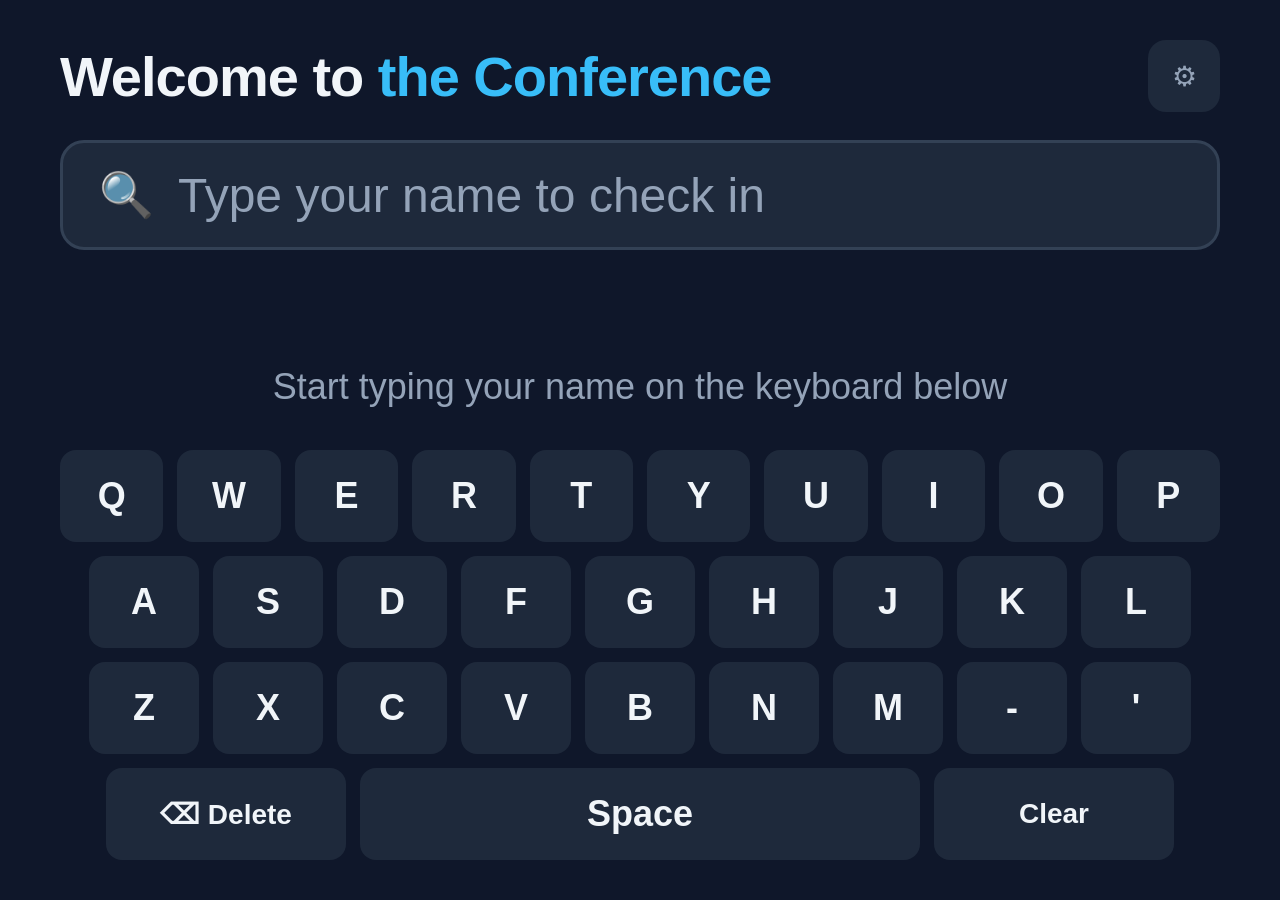
==== visitor-check-in/index.html @ fe46ae57 "Add visitor check-in kiosk app with 3x3 badge printing Single-file web app for conference guest chec" ====
<!DOCTYPE html>
<html lang="en">
<head>
<meta charset="UTF-8">
<meta name="viewport" content="width=device-width, initial-scale=1.0, user-scalable=no">
<title>Conference Check-In</title>
<style>
  :root {
    --bg: #0f172a;
    --panel: #1e293b;
    --panel-light: #334155;
    --accent: #38bdf8;
    --accent-dark: #0284c7;
    --green: #22c55e;
    --green-dark: #16a34a;
    --red: #ef4444;
    --text: #f1f5f9;
    --text-dim: #94a3b8;
  }

  * { margin: 0; padding: 0; box-sizing: border-box; }

  html, body {
    height: 100%;
    overflow: hidden;
    font-family: -apple-system, "Segoe UI", Roboto, Helvetica, Arial, sans-serif;
    background: var(--bg);
    color: var(--text);
    -webkit-tap-highlight-color: transparent;
    user-select: none;
  }

  button {
    font-family: inherit;
    border: none;
    cursor: pointer;
    touch-action: manipulation;
  }

  /* ---------- Layout ---------- */
  #app {
    display: flex;
    flex-direction: column;
    height: 100%;
    padding: 40px 60px;
    gap: 28px;
  }

  header {
    display: flex;
    align-items: center;
    justify-content: space-between;
  }

  header h1 {
    font-size: 56px;
    font-weight: 800;
    letter-spacing: -1px;
  }

  header h1 span { color: var(--accent); }

  #adminBtn {
    background: var(--panel);
    color: var(--text-dim);
    font-size: 28px;
    width: 72px;
    height: 72px;
    border-radius: 18px;
  }

  /* ---------- Search ---------- */
  #searchBox {
    display: flex;
    align-items: center;
    background: var(--panel);
    border: 3px solid var(--panel-light);
    border-radius: 24px;
    padding: 0 36px;
    height: 110px;
    gap: 24px;
  }

  #searchBox .icon { font-size: 44px; color: var(--text-dim); }

  #searchInput {
    flex: 1;
    background: transparent;
    border: none;
    outline: none;
    color: var(--text);
    font-size: 48px;
    font-weight: 600;
    height: 100%;
    caret-color: var(--accent);
  }

  #searchInput::placeholder { color: var(--text-dim); font-weight: 400; }

  #clearBtn {
    background: var(--panel-light);
    color: var(--text);
    font-size: 30px;
    width: 64px;
    height: 64px;
    border-radius: 50%;
    display: none;
  }

  /* ---------- Results ---------- */
  #results {
    flex: 1;
    overflow-y: auto;
    display: grid;
    grid-template-columns: repeat(auto-fill, minmax(420px, 1fr));
    gap: 24px;
    align-content: start;
    padding-bottom: 8px;
  }

  .guest-card {
    background: var(--panel);
    border: 3px solid var(--panel-light);
    border-radius: 24px;
    padding: 32px 36px;
    text-align: left;
    color: var(--text);
    min-height: 140px;
    display: flex;
    flex-direction: column;
    justify-content: center;
    gap: 8px;
    transition: transform 0.08s;
  }

  .guest-card:active { transform: scale(0.97); border-color: var(--accent); }

  .guest-card .name { font-size: 38px; font-weight: 700; }
  .guest-card .company { font-size: 26px; color: var(--text-dim); }

  .guest-card .badge-tag {
    display: inline-block;
    font-size: 20px;
    font-weight: 700;
    color: var(--green);
    margin-top: 4px;
  }

  .guest-card.checked-in { border-color: var(--green); opacity: 0.85; }

  #emptyState {
    grid-column: 1 / -1;
    text-align: center;
    color: var(--text-dim);
    font-size: 36px;
    padding-top: 80px;
    line-height: 1.6;
  }

  /* ---------- On-screen keyboard ---------- */
  #keyboard {
    display: flex;
    flex-direction: column;
    gap: 14px;
  }

  .kb-row {
    display: flex;
    justify-content: center;
    gap: 14px;
  }

  .kb-key {
    background: var(--panel);
    color: var(--text);
    font-size: 36px;
    font-weight: 600;
    width: 110px;
    height: 92px;
    border-radius: 16px;
    transition: background 0.05s;
  }

  .kb-key:active { background: var(--accent-dark); }
  .kb-key.wide { width: 240px; font-size: 28px; }
  .kb-key.space { width: 560px; }

  /* ---------- Modal ---------- */
  .modal-overlay {
    position: fixed;
    inset: 0;
    background: rgba(0, 0, 0, 0.7);
    display: none;
    align-items: center;
    justify-content: center;
    z-index: 50;
  }

  .modal-overlay.open { display: flex; }

  .modal {
    background: var(--panel);
    border-radius: 32px;
    padding: 60px;
    width: 820px;
    max-width: 92vw;
    max-height: 90vh;
    overflow-y: auto;
    text-align: center;
  }

  .modal h2 { font-size: 48px; margin-bottom: 12px; }
  .modal .sub { font-size: 30px; color: var(--text-dim); margin-bottom: 44px; }

  .modal .big-name { font-size: 64px; font-weight: 800; margin-bottom: 8px; word-break: break-word; }
  .modal .big-company { font-size: 36px; color: var(--text-dim); margin-bottom: 48px; }

  .btn {
    border-radius: 20px;
    font-size: 34px;
    font-weight: 700;
    padding: 30px 48px;
    color: #fff;
  }

  .btn-primary { background: var(--green); }
  .btn-primary:active { background: var(--green-dark); }
  .btn-secondary { background: var(--panel-light); }
  .btn-accent { background: var(--accent-dark); }
  .btn-danger { background: var(--red); }
  .btn-block { display: block; width: 100%; margin-bottom: 20px; }

  .modal .btn-row { display: flex; gap: 20px; justify-content: center; }
  .modal .btn-row .btn { flex: 1; }

  /* ---------- Success screen ---------- */
  #successModal .check {
    width: 160px;
    height: 160px;
    border-radius: 50%;
    background: var(--green);
    color: #fff;
    font-size: 90px;
    line-height: 160px;
    margin: 0 auto 36px;
  }

  /* ---------- Admin ---------- */
  .admin-stats {
    display: flex;
    gap: 20px;
    margin-bottom: 36px;
  }

  .stat {
    flex: 1;
    background: var(--bg);
    border-radius: 20px;
    padding: 28px;
  }

  .stat .num { font-size: 56px; font-weight: 800; color: var(--accent); }
  .stat .label { font-size: 22px; color: var(--text-dim); }

  /* ---------- PIN pad ---------- */
  #pinDots { font-size: 48px; letter-spacing: 16px; margin-bottom: 36px; min-height: 64px; }

  .pin-grid {
    display: grid;
    grid-template-columns: repeat(3, 130px);
    gap: 18px;
    justify-content: center;
    margin-bottom: 36px;
  }

  .pin-key {
    background: var(--bg);
    color: var(--text);
    font-size: 40px;
    font-weight: 700;
    height: 110px;
    border-radius: 20px;
  }

  .pin-key:active { background: var(--accent-dark); }

  /* ---------- Print: 3x3 inch badge ---------- */
  #printArea { display: none; }

  @media print {
    @page { size: 3in 3in; margin: 0; }

    body { overflow: visible; background: #fff; }
    #app, .modal-overlay { display: none !important; }

    #printArea {
      display: flex;
      flex-direction: column;
      width: 3in;
      height: 3in;
      padding: 0.18in;
      background: #fff;
      color: #000;
      text-align: center;
      box-sizing: border-box;
    }

    #printArea .badge-event {
      font-size: 13pt;
      font-weight: 800;
      text-transform: uppercase;
      letter-spacing: 1px;
      border-bottom: 2.5pt solid #000;
      padding-bottom: 0.07in;
    }

    #printArea .badge-middle {
      flex: 1;
      display: flex;
      flex-direction: column;
      justify-content: center;
      gap: 0.06in;
      overflow: hidden;
    }

    #printArea .badge-name {
      font-weight: 800;
      line-height: 1.05;
      word-break: break-word;
    }

    #printArea .badge-company { font-size: 14pt; color: #333; word-break: break-word; }

    #printArea .badge-footer {
      font-size: 11pt;
      font-weight: 700;
      letter-spacing: 4px;
      text-transform: uppercase;
      border-top: 2.5pt solid #000;
      padding-top: 0.07in;
    }
  }
</style>
</head>
<body>

<div id="app">
  <header>
    <h1 id="eventTitle">Welcome to <span>the Conference</span></h1>
    <button id="adminBtn" aria-label="Admin">&#9881;</button>
  </header>

  <div id="searchBox">
    <span class="icon">&#128269;</span>
    <input id="searchInput" type="text" placeholder="Type your name to check in" readonly>
    <button id="clearBtn">&#10005;</button>
  </div>

  <div id="results">
    <div id="emptyState">Start typing your name on the keyboard below</div>
  </div>

  <div id="keyboard"></div>
</div>

<!-- Confirm check-in -->
<div class="modal-overlay" id="confirmModal">
  <div class="modal">
    <h2>Is this you?</h2>
    <p class="sub" id="confirmSub">Confirm to check in and print your badge</p>
    <div class="big-name" id="confirmName"></div>
    <div class="big-company" id="confirmCompany"></div>
    <div class="btn-row">
      <button class="btn btn-secondary" id="confirmCancel">Back</button>
      <button class="btn btn-primary" id="confirmOk">Check In &amp; Print Badge</button>
    </div>
  </div>
</div>

<!-- Success -->
<div class="modal-overlay" id="successModal">
  <div class="modal">
    <div class="check">&#10003;</div>
    <h2 id="successName">You're checked in!</h2>
    <p class="sub">Your badge is printing. Enjoy the conference!</p>
    <button class="btn btn-primary" id="successDone" style="width:100%">Done</button>
  </div>
</div>

<!-- PIN pad -->
<div class="modal-overlay" id="pinModal">
  <div class="modal" style="width:560px">
    <h2>Staff Access</h2>
    <p class="sub">Enter the admin PIN</p>
    <div id="pinDots"></div>
    <div class="pin-grid" id="pinGrid"></div>
    <button class="btn btn-secondary" id="pinCancel" style="width:100%">Cancel</button>
  </div>
</div>

<!-- Admin panel -->
<div class="modal-overlay" id="adminModal">
  <div class="modal" style="text-align:left">
    <h2 style="text-align:center">Admin</h2>
    <p class="sub" style="text-align:center">Manage the guest list and check-ins</p>

    <div class="admin-stats">
      <div class="stat"><div class="num" id="statTotal">0</div><div class="label">Registered</div></div>
      <div class="stat"><div class="num" id="statIn">0</div><div class="label">Checked in</div></div>
      <div class="stat"><div class="num" id="statRemaining">0</div><div class="label">Remaining</div></div>
    </div>

    <button class="btn btn-accent btn-block" id="uploadBtn">Upload Guest List (CSV)</button>
    <input type="file" id="csvFile" accept=".csv,text/csv" style="display:none">
    <button class="btn btn-accent btn-block" id="renameBtn">Set Event Name</button>
    <button class="btn btn-secondary btn-block" id="exportBtn">Export Check-In Report (CSV)</button>
    <button class="btn btn-secondary btn-block" id="testPrintBtn">Print Test Badge</button>
    <button class="btn btn-danger btn-block" id="resetBtn">Reset All Check-Ins</button>
    <button class="btn btn-secondary btn-block" id="adminClose" style="margin-bottom:0">Close</button>
  </div>
</div>

<!-- 3in x 3in printable badge -->
<div id="printArea">
  <div class="badge-event" id="badgeEvent"></div>
  <div class="badge-middle">
    <div class="badge-name" id="badgeName"></div>
    <div class="badge-company" id="badgeCompany"></div>
  </div>
  <div class="badge-footer">Attendee</div>
</div>

<script>
(function () {
  "use strict";

  // ---------- Config & state ----------
  var ADMIN_PIN = "1234";
  var IDLE_RESET_MS = 60000;
  var LS_GUESTS = "vmk_guests";
  var LS_EVENT = "vmk_event_name";

  var SAMPLE_GUESTS = [
    { name: "Ada Lovelace", company: "Analytical Engines Inc." },
    { name: "Grace Hopper", company: "US Navy" },
    { name: "Alan Turing", company: "Bletchley Park" },
    { name: "Katherine Johnson", company: "NASA" },
    { name: "Tim Berners-Lee", company: "CERN" }
  ];

  // guests: [{ name, company, email, checkedInAt }]
  var guests = loadGuests();
  var eventName = localStorage.getItem(LS_EVENT) || "the Conference";
  var selectedIdx = -1;
  var pinEntry = "";
  var idleTimer = null;

  function loadGuests() {
    try {
      var raw = localStorage.getItem(LS_GUESTS);
      if (raw) return JSON.parse(raw);
    } catch (e) { /* fall through to sample data */ }
    return SAMPLE_GUESTS.map(function (g) {
      return { name: g.name, company: g.company, email: "", checkedInAt: null };
    });
  }

  function saveGuests() {
    localStorage.setItem(LS_GUESTS, JSON.stringify(guests));
  }

  // ---------- DOM helpers ----------
  function $(id) { return document.getElementById(id); }

  var searchInput = $("searchInput");
  var resultsEl = $("results");

  function openModal(id) { $(id).classList.add("open"); }
  function closeModal(id) { $(id).classList.remove("open"); }
  function closeAllModals() {
    document.querySelectorAll(".modal-overlay").forEach(function (m) {
      m.classList.remove("open");
    });
  }

  // ---------- Event title ----------
  function renderTitle() {
    $("eventTitle").innerHTML = "Welcome to <span></span>";
    $("eventTitle").querySelector("span").textContent = eventName;
  }

  // ---------- Search & results ----------
  function renderResults() {
    var q = searchInput.value.trim().toLowerCase();
    $("clearBtn").style.display = q ? "block" : "none";
    resultsEl.innerHTML = "";

    if (!q) {
      resultsEl.innerHTML =
        '<div id="emptyState">Start typing your name on the keyboard below</div>';
      return;
    }

    var matches = [];
    guests.forEach(function (g, i) {
      if (
        g.name.toLowerCase().indexOf(q) !== -1 ||
        (g.company && g.company.toLowerCase().indexOf(q) !== -1)
      ) {
        matches.push(i);
      }
    });

    if (!matches.length) {
      resultsEl.innerHTML =
        '<div id="emptyState">No registered guests match "' +
        escapeHtml(searchInput.value.trim()) +
        '"<br>Please see the registration desk for help.</div>';
      return;
    }

    matches.slice(0, 30).forEach(function (i) {
      var g = guests[i];
      var card = document.createElement("button");
      card.className = "guest-card" + (g.checkedInAt ? " checked-in" : "");
      card.innerHTML =
        '<div class="name"></div><div class="company"></div>' +
        (g.checkedInAt
          ? '<div class="badge-tag">&#10003; Checked in &mdash; tap to reprint badge</div>'
          : "");
      card.querySelector(".name").textContent = g.name;
      card.querySelector(".company").textContent = g.company || "";
      card.addEventListener("click", function () { selectGuest(i); });
      resultsEl.appendChild(card);
    });
  }

  function escapeHtml(s) {
    var d = document.createElement("div");
    d.textContent = s;
    return d.innerHTML;
  }

  function selectGuest(i) {
    selectedIdx = i;
    var g = guests[i];
    $("confirmName").textContent = g.name;
    $("confirmCompany").textContent = g.company || "";
    $("confirmSub").textContent = g.checkedInAt
      ? "You're already checked in — reprint your badge?"
      : "Confirm to check in and print your badge";
    $("confirmOk").textContent = g.checkedInAt
      ? "Reprint Badge"
      : "Check In & Print Badge";
    openModal("confirmModal");
  }

  function checkIn() {
    var g = guests[selectedIdx];
    if (!g.checkedInAt) {
      g.checkedInAt = new Date().toISOString();
      saveGuests();
    }
    closeModal("confirmModal");
    printBadge(g.name, g.company);
    $("successName").textContent = "You're checked in, " + g.name.split(" ")[0] + "!";
    openModal("successModal");
    renderResults();
  }

  // ---------- Badge printing ----------
  function printBadge(name, company) {
    $("badgeEvent").textContent = eventName;
    $("badgeName").textContent = name;
    $("badgeCompany").textContent = company || "";
    // Scale name size down for long names so it fits the 3x3 label
    var size = 30; // pt
    if (name.length > 16) size = 24;
    if (name.length > 24) size = 19;
    if (name.length > 34) size = 15;
    $("badgeName").style.fontSize = size + "pt";
    window.print();
  }

  // ---------- On-screen keyboard ----------
  var KB_ROWS = [
    ["Q", "W", "E", "R", "T", "Y", "U", "I", "O", "P"],
    ["A", "S", "D", "F", "G", "H", "J", "K", "L"],
    ["Z", "X", "C", "V", "B", "N", "M", "-", "'"]
  ];

  function buildKeyboard() {
    var kb = $("keyboard");
    KB_ROWS.forEach(function (row) {
      var rowEl = document.createElement("div");
      rowEl.className = "kb-row";
      row.forEach(function (k) {
        rowEl.appendChild(makeKey(k, function () { typeChar(k); }));
      });
      kb.appendChild(rowEl);
    });
    var lastRow = document.createElement("div");
    lastRow.className = "kb-row";
    var back = makeKey("&#9003; Delete", backspace);
    back.classList.add("wide");
    var space = makeKey("Space", function () { typeChar(" "); });
    space.classList.add("kb-key", "space");
    var clear = makeKey("Clear", clearSearch);
    clear.classList.add("wide");
    lastRow.appendChild(back);
    lastRow.appendChild(space);
    lastRow.appendChild(clear);
    kb.appendChild(lastRow);
  }

  function makeKey(label, fn) {
    var b = document.createElement("button");
    b.className = "kb-key";
    b.innerHTML = label;
    b.addEventListener("click", fn);
    return b;
  }

  function typeChar(c) {
    searchInput.value += c;
    renderResults();
  }

  function backspace() {
    searchInput.value = searchInput.value.slice(0, -1);
    renderResults();
  }

  function clearSearch() {
    searchInput.value = "";
    renderResults();
  }

  // ---------- Idle reset (kiosk returns to start) ----------
  function resetIdle() {
    clearTimeout(idleTimer);
    idleTimer = setTimeout(function () {
      closeAllModals();
      pinEntry = "";
      clearSearch();
    }, IDLE_RESET_MS);
  }

  ["click", "touchstart", "keydown"].forEach(function (ev) {
    document.addEventListener(ev, resetIdle, { passive: true });
  });

  // ---------- PIN pad ----------
  function buildPinPad() {
    var grid = $("pinGrid");
    ["1","2","3","4","5","6","7","8","9","",  "0", "del"].forEach(function (k) {
      var b = document.createElement("button");
      b.className = "pin-key";
      if (k === "") { b.style.visibility = "hidden"; }
      b.innerHTML = k === "del" ? "&#9003;" : k;
      b.addEventListener("click", function () {
        if (k === "del") pinEntry = pinEntry.slice(0, -1);
        else if (k) pinEntry += k;
        renderPinDots();
        if (pinEntry.length >= ADMIN_PIN.length) {
          if (pinEntry === ADMIN_PIN) {
            pinEntry = "";
            closeModal("pinModal");
            openAdmin();
          } else {
            pinEntry = "";
            $("pinDots").textContent = "Wrong PIN";
            setTimeout(renderPinDots, 900);
          }
        }
      });
      grid.appendChild(b);
    });
  }

  function renderPinDots() {
    $("pinDots").textContent = pinEntry.replace(/./g, "●") || "– – – –";
  }

  // ---------- Admin ----------
  function openAdmin() {
    var total = guests.length;
    var inCount = guests.filter(function (g) { return g.checkedInAt; }).length;
    $("statTotal").textContent = total;
    $("statIn").textContent = inCount;
    $("statRemaining").textContent = total - inCount;
    openModal("adminModal");
  }

  // Minimal CSV parser with quoted-field support
  function parseCsv(text) {
    var rows = [];
    var row = [];
    var field = "";
    var inQuotes = false;
    for (var i = 0; i < text.length; i++) {
      var c = text[i];
      if (inQuotes) {
        if (c === '"') {
          if (text[i + 1] === '"') { field += '"'; i++; }
          else inQuotes = false;
        } else field += c;
      } else if (c === '"') {
        inQuotes = true;
      } else if (c === ",") {
        row.push(field); field = "";
      } else if (c === "\n" || c === "\r") {
        if (c === "\r" && text[i + 1] === "\n") i++;
        row.push(field); field = "";
        rows.push(row); row = [];
      } else {
        field += c;
      }
    }
    if (field !== "" || row.length) { row.push(field); rows.push(row); }
    return rows.filter(function (r) {
      return r.some(function (f) { return f.trim() !== ""; });
    });
  }

  function importCsv(text) {
    var rows = parseCsv(text);
    if (!rows.length) { alert("That file appears to be empty."); return; }

    // Map columns from the header row; fall back to positional name,company,email
    var header = rows[0].map(function (h) { return h.trim().toLowerCase(); });
    var nameIdx = header.indexOf("name");
    var firstIdx = header.indexOf("first name");
    var lastIdx = header.indexOf("last name");
    var companyIdx = header.indexOf("company");
    if (companyIdx === -1) companyIdx = header.indexOf("organization");
    var emailIdx = header.indexOf("email");
    var hasHeader = nameIdx !== -1 || firstIdx !== -1;
    if (!hasHeader) { nameIdx = 0; companyIdx = 1; emailIdx = 2; }

    var dataRows = hasHeader ? rows.slice(1) : rows;
    var imported = [];
    dataRows.forEach(function (r) {
      var name = "";
      if (firstIdx !== -1) {
        name = ((r[firstIdx] || "") + " " + (lastIdx !== -1 ? r[lastIdx] || "" : "")).trim();
      } else {
        name = (r[nameIdx] || "").trim();
      }
      if (!name) return;
      imported.push({
        name: name,
        company: companyIdx !== -1 ? (r[companyIdx] || "").trim() : "",
        email: emailIdx !== -1 ? (r[emailIdx] || "").trim() : "",
        checkedInAt: null
      });
    });

    if (!imported.length) {
      alert("No guests found. Expected columns: name, company, email (or first name / last name).");
      return;
    }

    if (!confirm("Replace the current guest list with " + imported.length + " guests from this file?")) return;
    guests = imported;
    saveGuests();
    clearSearch();
    openAdmin(); // refresh stats
  }

  function exportCsv() {
    var lines = ["name,company,email,checked_in,checked_in_at"];
    guests.forEach(function (g) {
      lines.push([g.name, g.company || "", g.email || "",
        g.checkedInAt ? "yes" : "no", g.checkedInAt || ""
      ].map(csvField).join(","));
    });
    var blob = new Blob([lines.join("\r\n")], { type: "text/csv" });
    var a = document.createElement("a");
    a.href = URL.createObjectURL(blob);
    a.download = "check-in-report.csv";
    a.click();
    URL.revokeObjectURL(a.href);
  }

  function csvField(v) {
    v = String(v);
    return /[",\n\r]/.test(v) ? '"' + v.replace(/"/g, '""') + '"' : v;
  }

  // ---------- Wire up ----------
  $("clearBtn").addEventListener("click", clearSearch);
  $("confirmCancel").addEventListener("click", function () { closeModal("confirmModal"); });
  $("confirmOk").addEventListener("click", checkIn);
  $("successDone").addEventListener("click", function () {
    closeModal("successModal");
    clearSearch();
  });

  $("adminBtn").addEventListener("click", function () {
    pinEntry = "";
    renderPinDots();
    openModal("pinModal");
  });
  $("pinCancel").addEventListener("click", function () { closeModal("pinModal"); });
  $("adminClose").addEventListener("click", function () { closeModal("adminModal"); });

  $("uploadBtn").addEventListener("click", function () { $("csvFile").click(); });
  $("csvFile").addEventListener("change", function () {
    var f = this.files[0];
    this.value = "";
    if (!f) return;
    var reader = new FileReader();
    reader.onload = function () { importCsv(reader.result); };
    reader.readAsText(f);
  });

  $("renameBtn").addEventListener("click", function () {
    var v = prompt("Event name (shown on screen and badges):", eventName);
    if (v && v.trim()) {
      eventName = v.trim();
      localStorage.setItem(LS_EVENT, eventName);
      renderTitle();
    }
  });

  $("exportBtn").addEventListener("click", exportCsv);
  $("testPrintBtn").addEventListener("click", function () {
    printBadge("Test Attendee", "Badge Alignment Check");
  });

  $("resetBtn").addEventListener("click", function () {
    if (!confirm("Reset check-in status for ALL guests?")) return;
    guests.forEach(function (g) { g.checkedInAt = null; });
    saveGuests();
    openAdmin();
    renderResults();
  });

  // Support physical keyboards too (USB keyboard plugged into the kiosk)
  document.addEventListener("keydown", function (e) {
    if (document.querySelector(".modal-overlay.open")) return;
    if (e.key === "Backspace") { backspace(); e.preventDefault(); }
    else if (e.key.length === 1) { typeChar(e.key); e.preventDefault(); }
  });

  // ---------- Init ----------
  renderTitle();
  buildKeyboard();
  buildPinPad();
  renderResults();
  resetIdle();
})();
</script>
</body>
</html>
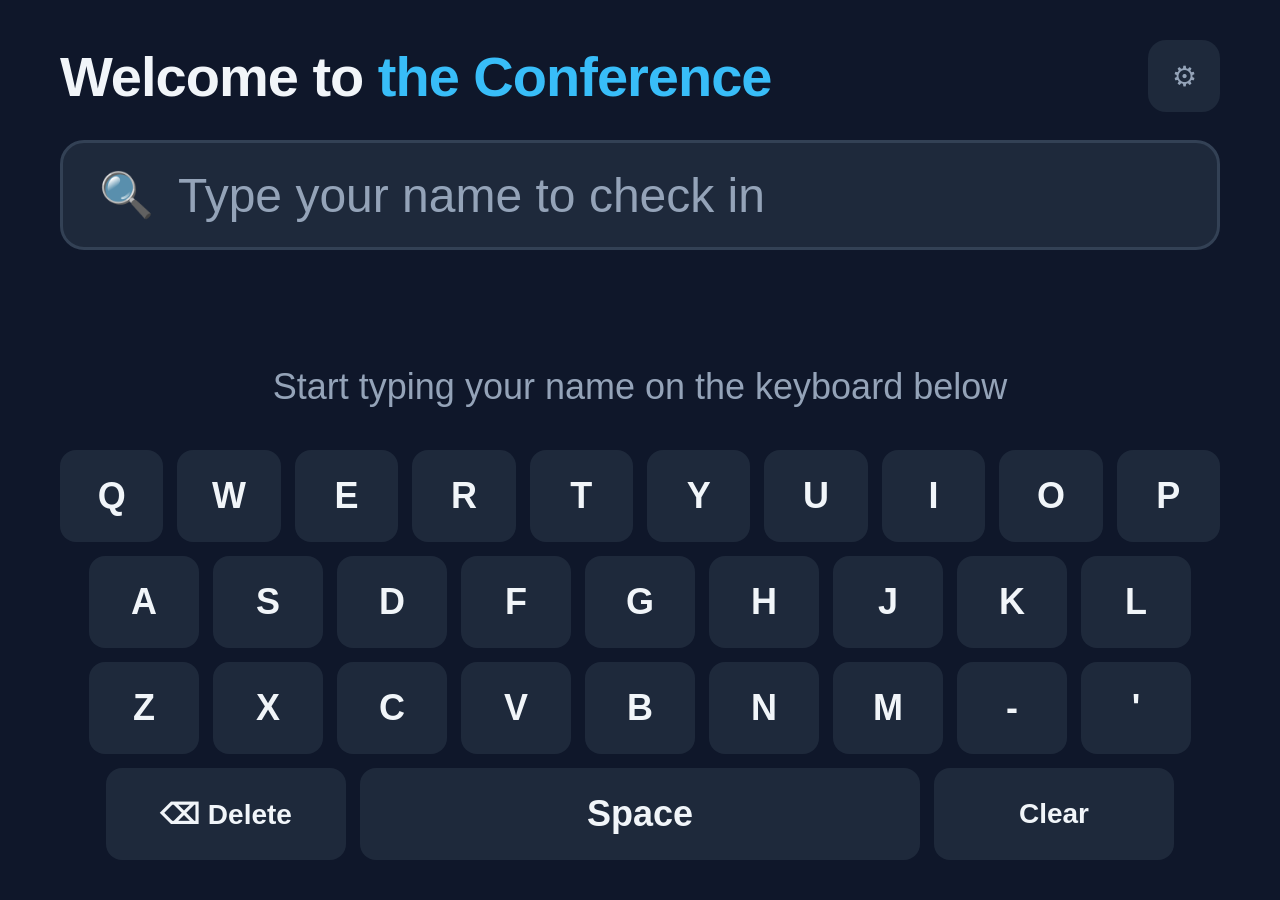
==== commit d9477539: "Add scannable QR code (vCard) to printed badges Each 3x3 badge now carries a QR code in the footer e" ====
--- a/visitor-check-in/index.html
+++ b/visitor-check-in/index.html
@@ -284,6 +284,42 @@
 
   .pin-key:active { background: var(--accent-dark); }
 
+  /* ---------- Walk-in registration ---------- */
+  .walkin-cta { margin-top: 48px; }
+  .walkin-cta .btn { font-size: 30px; display: inline-block; width: auto; }
+
+  .walk-modal { width: 1240px; max-width: 96vw; text-align: left; }
+  .walk-modal h2, .walk-modal .sub { text-align: center; }
+
+  .field-label {
+    display: block;
+    font-size: 26px;
+    color: var(--text-dim);
+    margin: 22px 0 10px;
+  }
+
+  .walk-input {
+    width: 100%;
+    background: var(--bg);
+    border: 3px solid var(--panel-light);
+    border-radius: 16px;
+    color: var(--text);
+    font-size: 42px;
+    font-weight: 600;
+    padding: 0 24px;
+    height: 92px;
+    outline: none;
+  }
+
+  .walk-input::placeholder { color: var(--text-dim); font-weight: 400; }
+  .walk-input.field-active { border-color: var(--accent); }
+
+  .kb-compact { margin: 28px 0; display: flex; flex-direction: column; gap: 12px; }
+  .kb-compact .kb-row { gap: 12px; }
+  .kb-compact .kb-key { width: 100px; height: 80px; font-size: 32px; }
+  .kb-compact .kb-key.wide { width: 190px; font-size: 26px; }
+  .kb-compact .kb-key.space { width: 460px; }
+
   /* ---------- Print: 3x3 inch badge ---------- */
   #printArea { display: none; }
 
@@ -332,13 +368,31 @@
     #printArea .badge-company { font-size: 14pt; color: #333; word-break: break-word; }
 
     #printArea .badge-footer {
+      display: flex;
+      align-items: center;
+      justify-content: space-between;
+      gap: 0.12in;
+      border-top: 2.5pt solid #000;
+      padding-top: 0.07in;
+    }
+
+    #printArea .badge-footer.no-qr { justify-content: center; }
+
+    #printArea .badge-role {
       font-size: 11pt;
       font-weight: 700;
       letter-spacing: 4px;
       text-transform: uppercase;
-      border-top: 2.5pt solid #000;
-      padding-top: 0.07in;
-    }
+      text-align: left;
+    }
+
+    #printArea #badgeQr {
+      flex: 0 0 auto;
+      width: 0.85in;
+      height: 0.85in;
+    }
+
+    #printArea #badgeQr svg { width: 100%; height: 100%; display: block; }
   }
 </style>
 </head>
@@ -387,6 +441,23 @@
   </div>
 </div>
 
+<!-- Walk-in registration -->
+<div class="modal-overlay" id="walkModal">
+  <div class="modal walk-modal">
+    <h2>Walk-In Check-In</h2>
+    <p class="sub">Not on the list? Add your details to check in and print a badge.</p>
+    <label class="field-label" for="walkName">Your name</label>
+    <input id="walkName" class="walk-input" type="text" placeholder="Full name" readonly>
+    <label class="field-label" for="walkCompany">Company / organization</label>
+    <input id="walkCompany" class="walk-input" type="text" placeholder="Optional" readonly>
+    <div id="walkKeyboard" class="kb-compact"></div>
+    <div class="btn-row">
+      <button class="btn btn-secondary" id="walkCancel">Cancel</button>
+      <button class="btn btn-primary" id="walkOk">Check In &amp; Print Badge</button>
+    </div>
+  </div>
+</div>
+
 <!-- PIN pad -->
 <div class="modal-overlay" id="pinModal">
   <div class="modal" style="width:560px">
@@ -414,6 +485,7 @@
     <input type="file" id="csvFile" accept=".csv,text/csv" style="display:none">
     <button class="btn btn-accent btn-block" id="renameBtn">Set Event Name</button>
     <button class="btn btn-secondary btn-block" id="exportBtn">Export Check-In Report (CSV)</button>
+    <button class="btn btn-secondary btn-block" id="qrToggleBtn">Badge QR Code: On</button>
     <button class="btn btn-secondary btn-block" id="testPrintBtn">Print Test Badge</button>
     <button class="btn btn-danger btn-block" id="resetBtn">Reset All Check-Ins</button>
     <button class="btn btn-secondary btn-block" id="adminClose" style="margin-bottom:0">Close</button>
@@ -427,9 +499,13 @@
     <div class="badge-name" id="badgeName"></div>
     <div class="badge-company" id="badgeCompany"></div>
   </div>
-  <div class="badge-footer">Attendee</div>
+  <div class="badge-footer" id="badgeFooter">
+    <span class="badge-role">Attendee</span>
+    <span id="badgeQr"></span>
+  </div>
 </div>
 
+<script src="qrcode.js"></script>
 <script>
 (function () {
   "use strict";
@@ -439,6 +515,7 @@
   var IDLE_RESET_MS = 60000;
   var LS_GUESTS = "vmk_guests";
   var LS_EVENT = "vmk_event_name";
+  var LS_QR = "vmk_qr_enabled";
 
   var SAMPLE_GUESTS = [
     { name: "Ada Lovelace", company: "Analytical Engines Inc." },
@@ -451,6 +528,7 @@
   // guests: [{ name, company, email, checkedInAt }]
   var guests = loadGuests();
   var eventName = localStorage.getItem(LS_EVENT) || "the Conference";
+  var qrEnabled = localStorage.getItem(LS_QR) !== "off";
   var selectedIdx = -1;
   var pinEntry = "";
   var idleTimer = null;
@@ -497,7 +575,10 @@
 
     if (!q) {
       resultsEl.innerHTML =
-        '<div id="emptyState">Start typing your name on the keyboard below</div>';
+        '<div id="emptyState">Start typing your name on the keyboard below' +
+        '<div class="walkin-cta"><button class="btn btn-accent" id="walkInBtn">' +
+        "Not registered? Check in as a walk-in</button></div></div>";
+      wireWalkInBtn("");
       return;
     }
 
@@ -512,10 +593,13 @@
     });
 
     if (!matches.length) {
+      var typed = searchInput.value.trim();
       resultsEl.innerHTML =
         '<div id="emptyState">No registered guests match "' +
-        escapeHtml(searchInput.value.trim()) +
-        '"<br>Please see the registration desk for help.</div>';
+        escapeHtml(typed) +
+        '"<div class="walkin-cta"><button class="btn btn-accent" id="walkInBtn">' +
+        "Check in as a walk-in</button></div></div>";
+      wireWalkInBtn(titleCase(typed));
       return;
     }
 
@@ -541,6 +625,17 @@
     return d.innerHTML;
   }
 
+  function titleCase(s) {
+    return s.replace(/\S+/g, function (w) {
+      return w.charAt(0).toUpperCase() + w.slice(1).toLowerCase();
+    });
+  }
+
+  function wireWalkInBtn(prefill) {
+    var btn = $("walkInBtn");
+    if (btn) btn.addEventListener("click", function () { openWalkIn(prefill); });
+  }
+
   function selectGuest(i) {
     selectedIdx = i;
     var g = guests[i];
@@ -562,14 +657,48 @@
       saveGuests();
     }
     closeModal("confirmModal");
-    printBadge(g.name, g.company);
+    finishCheckIn(g);
+  }
+
+  // Shared "you're in" path: print the badge and show the success screen.
+  function finishCheckIn(g) {
+    setActiveField(searchInput);
+    printBadge(g.name, g.company, g.email);
     $("successName").textContent = "You're checked in, " + g.name.split(" ")[0] + "!";
     openModal("successModal");
     renderResults();
   }
 
+  // ---------- Walk-in registration ----------
+  function openWalkIn(prefillName) {
+    $("walkName").value = prefillName || "";
+    $("walkCompany").value = "";
+    setActiveField($("walkName"));
+    openModal("walkModal");
+  }
+
+  function submitWalkIn() {
+    var name = $("walkName").value.trim();
+    if (!name) {
+      setActiveField($("walkName"));
+      $("walkName").placeholder = "Please enter a name";
+      return;
+    }
+    var g = {
+      name: name,
+      company: $("walkCompany").value.trim(),
+      email: "",
+      checkedInAt: new Date().toISOString(),
+      walkIn: true
+    };
+    guests.push(g);
+    saveGuests();
+    closeModal("walkModal");
+    finishCheckIn(g);
+  }
+
   // ---------- Badge printing ----------
-  function printBadge(name, company) {
+  function printBadge(name, company, email) {
     $("badgeEvent").textContent = eventName;
     $("badgeName").textContent = name;
     $("badgeCompany").textContent = company || "";
@@ -579,7 +708,41 @@
     if (name.length > 24) size = 19;
     if (name.length > 34) size = 15;
     $("badgeName").style.fontSize = size + "pt";
+    renderBadgeQr(name, company, email);
     window.print();
+  }
+
+  // Build a vCard so a phone camera can scan the badge to save the contact.
+  function buildVCard(name, company, email) {
+    var parts = name.trim().split(/\s+/);
+    var last = parts.length > 1 ? parts.pop() : "";
+    var first = parts.join(" ");
+    var v = "BEGIN:VCARD\r\nVERSION:3.0\r\n";
+    v += "N:" + last + ";" + first + "\r\n";
+    v += "FN:" + name + "\r\n";
+    if (company) v += "ORG:" + company + "\r\n";
+    if (email) v += "EMAIL:" + email + "\r\n";
+    v += "END:VCARD";
+    return v;
+  }
+
+  function renderBadgeQr(name, company, email) {
+    var holder = $("badgeQr");
+    var footer = $("badgeFooter");
+    holder.innerHTML = "";
+    if (!qrEnabled || typeof qrcode === "undefined") {
+      footer.classList.add("no-qr");
+      return;
+    }
+    try {
+      var qr = qrcode(0, "M"); // type 0 = auto-size, medium error correction
+      qr.addData(buildVCard(name, company, email));
+      qr.make();
+      holder.innerHTML = qr.createSvgTag({ scalable: true, margin: 0 });
+      footer.classList.remove("no-qr");
+    } catch (e) {
+      footer.classList.add("no-qr"); // never let a QR failure block printing
+    }
   }
 
   // ---------- On-screen keyboard ----------
@@ -589,8 +752,8 @@
     ["Z", "X", "C", "V", "B", "N", "M", "-", "'"]
   ];
 
-  function buildKeyboard() {
-    var kb = $("keyboard");
+  function buildKeyboard(containerId) {
+    var kb = $(containerId);
     KB_ROWS.forEach(function (row) {
       var rowEl = document.createElement("div");
       rowEl.className = "kb-row";
@@ -621,19 +784,34 @@
     return b;
   }
 
+  // The on-screen keyboard types into whichever field is "active": the main
+  // search box, or one of the walk-in fields when that modal is open.
+  var activeField = searchInput;
+
+  function setActiveField(field) {
+    activeField = field;
+    [searchInput, $("walkName"), $("walkCompany")].forEach(function (f) {
+      if (f) f.classList.toggle("field-active", f === field);
+    });
+  }
+
+  function afterFieldChange() {
+    if (activeField === searchInput) renderResults();
+  }
+
   function typeChar(c) {
-    searchInput.value += c;
-    renderResults();
+    activeField.value += c;
+    afterFieldChange();
   }
 
   function backspace() {
-    searchInput.value = searchInput.value.slice(0, -1);
-    renderResults();
+    activeField.value = activeField.value.slice(0, -1);
+    afterFieldChange();
   }
 
   function clearSearch() {
-    searchInput.value = "";
-    renderResults();
+    activeField.value = "";
+    afterFieldChange();
   }
 
   // ---------- Idle reset (kiosk returns to start) ----------
@@ -642,6 +820,7 @@
     idleTimer = setTimeout(function () {
       closeAllModals();
       pinEntry = "";
+      setActiveField(searchInput);
       clearSearch();
     }, IDLE_RESET_MS);
   }
@@ -769,10 +948,11 @@
   }
 
   function exportCsv() {
-    var lines = ["name,company,email,checked_in,checked_in_at"];
+    var lines = ["name,company,email,checked_in,checked_in_at,walk_in"];
     guests.forEach(function (g) {
       lines.push([g.name, g.company || "", g.email || "",
-        g.checkedInAt ? "yes" : "no", g.checkedInAt || ""
+        g.checkedInAt ? "yes" : "no", g.checkedInAt || "",
+        g.walkIn ? "yes" : "no"
       ].map(csvField).join(","));
     });
     var blob = new Blob([lines.join("\r\n")], { type: "text/csv" });
@@ -794,8 +974,17 @@
   $("confirmOk").addEventListener("click", checkIn);
   $("successDone").addEventListener("click", function () {
     closeModal("successModal");
+    setActiveField(searchInput);
     clearSearch();
   });
+
+  $("walkOk").addEventListener("click", submitWalkIn);
+  $("walkCancel").addEventListener("click", function () {
+    closeModal("walkModal");
+    setActiveField(searchInput);
+  });
+  $("walkName").addEventListener("click", function () { setActiveField($("walkName")); });
+  $("walkCompany").addEventListener("click", function () { setActiveField($("walkCompany")); });
 
   $("adminBtn").addEventListener("click", function () {
     pinEntry = "";
@@ -826,7 +1015,16 @@
 
   $("exportBtn").addEventListener("click", exportCsv);
   $("testPrintBtn").addEventListener("click", function () {
-    printBadge("Test Attendee", "Badge Alignment Check");
+    printBadge("Test Attendee", "Badge Alignment Check", "test@example.com");
+  });
+
+  function renderQrToggle() {
+    $("qrToggleBtn").textContent = "Badge QR Code: " + (qrEnabled ? "On" : "Off");
+  }
+  $("qrToggleBtn").addEventListener("click", function () {
+    qrEnabled = !qrEnabled;
+    localStorage.setItem(LS_QR, qrEnabled ? "on" : "off");
+    renderQrToggle();
   });
 
   $("resetBtn").addEventListener("click", function () {
@@ -837,16 +1035,22 @@
     renderResults();
   });
 
-  // Support physical keyboards too (USB keyboard plugged into the kiosk)
+  // Support physical keyboards too (USB keyboard plugged into the kiosk).
+  // Allowed on the main screen and in the walk-in modal; blocked by others.
   document.addEventListener("keydown", function (e) {
-    if (document.querySelector(".modal-overlay.open")) return;
+    if (document.querySelector(".modal-overlay.open:not(#walkModal)")) return;
+    if (e.key === "Enter" && $("walkModal").classList.contains("open")) {
+      submitWalkIn(); e.preventDefault(); return;
+    }
     if (e.key === "Backspace") { backspace(); e.preventDefault(); }
     else if (e.key.length === 1) { typeChar(e.key); e.preventDefault(); }
   });
 
   // ---------- Init ----------
   renderTitle();
-  buildKeyboard();
+  renderQrToggle();
+  buildKeyboard("keyboard");
+  buildKeyboard("walkKeyboard");
   buildPinPad();
   renderResults();
   resetIdle();
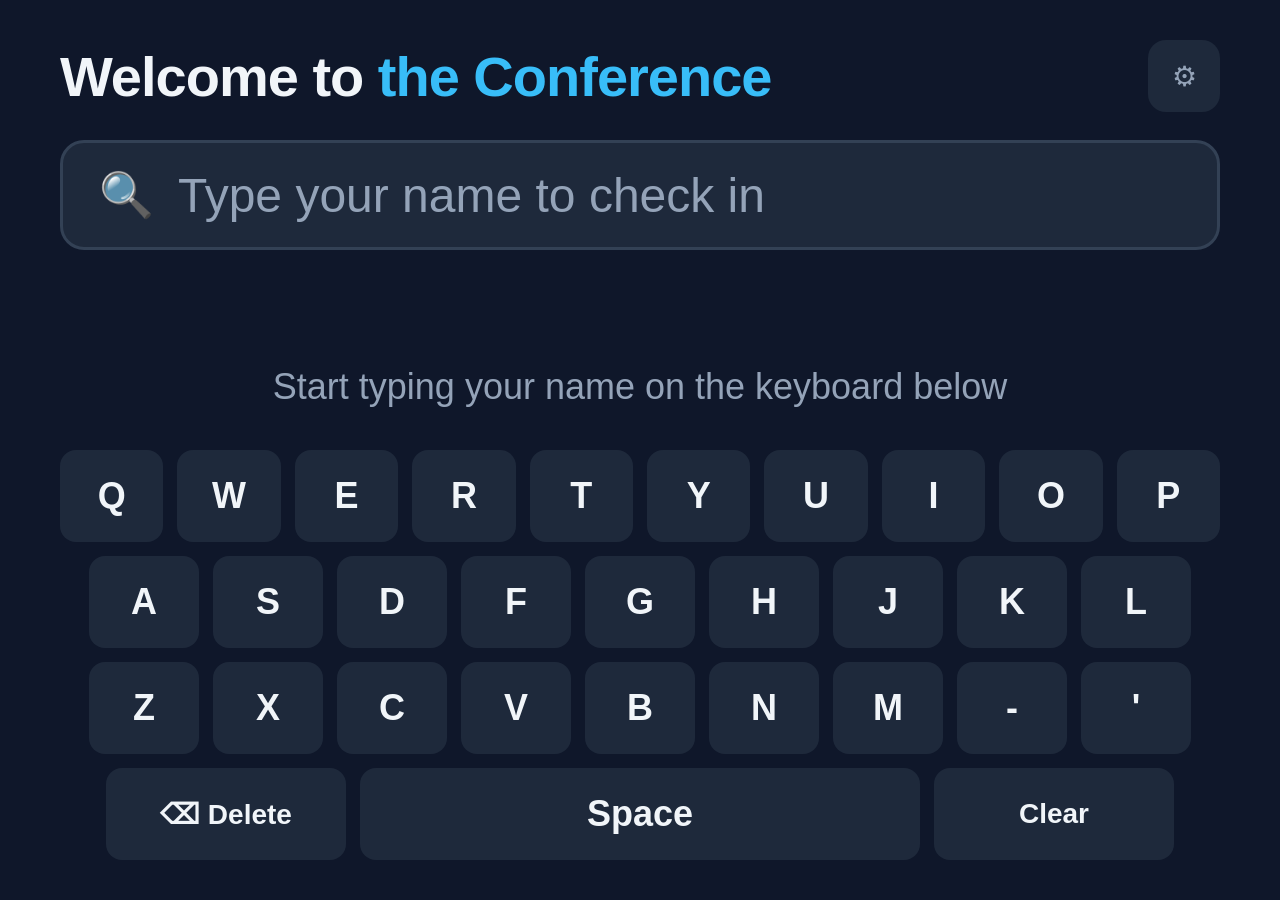
==== commit b53d88fc: "Inline qrcode.js into index.html for single-file distribution Embeds the vendored QR library directl" ====
--- a/visitor-check-in/index.html
+++ b/visitor-check-in/index.html
@@ -505,7 +505,2306 @@
   </div>
 </div>
 
-<script src="qrcode.js"></script>
+<script>
+//---------------------------------------------------------------------
+//
+// QR Code Generator for JavaScript
+//
+// Copyright (c) 2009 Kazuhiko Arase
+//
+// URL: http://www.d-project.com/
+//
+// Licensed under the MIT license:
+//  http://www.opensource.org/licenses/mit-license.php
+//
+// The word 'QR Code' is registered trademark of
+// DENSO WAVE INCORPORATED
+//  http://www.denso-wave.com/qrcode/faqpatent-e.html
+//
+//---------------------------------------------------------------------
+
+var qrcode = function() {
+
+  //---------------------------------------------------------------------
+  // qrcode
+  //---------------------------------------------------------------------
+
+  /**
+   * qrcode
+   * @param typeNumber 1 to 40
+   * @param errorCorrectionLevel 'L','M','Q','H'
+   */
+  var qrcode = function(typeNumber, errorCorrectionLevel) {
+
+    var PAD0 = 0xEC;
+    var PAD1 = 0x11;
+
+    var _typeNumber = typeNumber;
+    var _errorCorrectionLevel = QRErrorCorrectionLevel[errorCorrectionLevel];
+    var _modules = null;
+    var _moduleCount = 0;
+    var _dataCache = null;
+    var _dataList = [];
+
+    var _this = {};
+
+    var makeImpl = function(test, maskPattern) {
+
+      _moduleCount = _typeNumber * 4 + 17;
+      _modules = function(moduleCount) {
+        var modules = new Array(moduleCount);
+        for (var row = 0; row < moduleCount; row += 1) {
+          modules[row] = new Array(moduleCount);
+          for (var col = 0; col < moduleCount; col += 1) {
+            modules[row][col] = null;
+          }
+        }
+        return modules;
+      }(_moduleCount);
+
+      setupPositionProbePattern(0, 0);
+      setupPositionProbePattern(_moduleCount - 7, 0);
+      setupPositionProbePattern(0, _moduleCount - 7);
+      setupPositionAdjustPattern();
+      setupTimingPattern();
+      setupTypeInfo(test, maskPattern);
+
+      if (_typeNumber >= 7) {
+        setupTypeNumber(test);
+      }
+
+      if (_dataCache == null) {
+        _dataCache = createData(_typeNumber, _errorCorrectionLevel, _dataList);
+      }
+
+      mapData(_dataCache, maskPattern);
+    };
+
+    var setupPositionProbePattern = function(row, col) {
+
+      for (var r = -1; r <= 7; r += 1) {
+
+        if (row + r <= -1 || _moduleCount <= row + r) continue;
+
+        for (var c = -1; c <= 7; c += 1) {
+
+          if (col + c <= -1 || _moduleCount <= col + c) continue;
+
+          if ( (0 <= r && r <= 6 && (c == 0 || c == 6) )
+              || (0 <= c && c <= 6 && (r == 0 || r == 6) )
+              || (2 <= r && r <= 4 && 2 <= c && c <= 4) ) {
+            _modules[row + r][col + c] = true;
+          } else {
+            _modules[row + r][col + c] = false;
+          }
+        }
+      }
+    };
+
+    var getBestMaskPattern = function() {
+
+      var minLostPoint = 0;
+      var pattern = 0;
+
+      for (var i = 0; i < 8; i += 1) {
+
+        makeImpl(true, i);
+
+        var lostPoint = QRUtil.getLostPoint(_this);
+
+        if (i == 0 || minLostPoint > lostPoint) {
+          minLostPoint = lostPoint;
+          pattern = i;
+        }
+      }
+
+      return pattern;
+    };
+
+    var setupTimingPattern = function() {
+
+      for (var r = 8; r < _moduleCount - 8; r += 1) {
+        if (_modules[r][6] != null) {
+          continue;
+        }
+        _modules[r][6] = (r % 2 == 0);
+      }
+
+      for (var c = 8; c < _moduleCount - 8; c += 1) {
+        if (_modules[6][c] != null) {
+          continue;
+        }
+        _modules[6][c] = (c % 2 == 0);
+      }
+    };
+
+    var setupPositionAdjustPattern = function() {
+
+      var pos = QRUtil.getPatternPosition(_typeNumber);
+
+      for (var i = 0; i < pos.length; i += 1) {
+
+        for (var j = 0; j < pos.length; j += 1) {
+
+          var row = pos[i];
+          var col = pos[j];
+
+          if (_modules[row][col] != null) {
+            continue;
+          }
+
+          for (var r = -2; r <= 2; r += 1) {
+
+            for (var c = -2; c <= 2; c += 1) {
+
+              if (r == -2 || r == 2 || c == -2 || c == 2
+                  || (r == 0 && c == 0) ) {
+                _modules[row + r][col + c] = true;
+              } else {
+                _modules[row + r][col + c] = false;
+              }
+            }
+          }
+        }
+      }
+    };
+
+    var setupTypeNumber = function(test) {
+
+      var bits = QRUtil.getBCHTypeNumber(_typeNumber);
+
+      for (var i = 0; i < 18; i += 1) {
+        var mod = (!test && ( (bits >> i) & 1) == 1);
+        _modules[Math.floor(i / 3)][i % 3 + _moduleCount - 8 - 3] = mod;
+      }
+
+      for (var i = 0; i < 18; i += 1) {
+        var mod = (!test && ( (bits >> i) & 1) == 1);
+        _modules[i % 3 + _moduleCount - 8 - 3][Math.floor(i / 3)] = mod;
+      }
+    };
+
+    var setupTypeInfo = function(test, maskPattern) {
+
+      var data = (_errorCorrectionLevel << 3) | maskPattern;
+      var bits = QRUtil.getBCHTypeInfo(data);
+
+      // vertical
+      for (var i = 0; i < 15; i += 1) {
+
+        var mod = (!test && ( (bits >> i) & 1) == 1);
+
+        if (i < 6) {
+          _modules[i][8] = mod;
+        } else if (i < 8) {
+          _modules[i + 1][8] = mod;
+        } else {
+          _modules[_moduleCount - 15 + i][8] = mod;
+        }
+      }
+
+      // horizontal
+      for (var i = 0; i < 15; i += 1) {
+
+        var mod = (!test && ( (bits >> i) & 1) == 1);
+
+        if (i < 8) {
+          _modules[8][_moduleCount - i - 1] = mod;
+        } else if (i < 9) {
+          _modules[8][15 - i - 1 + 1] = mod;
+        } else {
+          _modules[8][15 - i - 1] = mod;
+        }
+      }
+
+      // fixed module
+      _modules[_moduleCount - 8][8] = (!test);
+    };
+
+    var mapData = function(data, maskPattern) {
+
+      var inc = -1;
+      var row = _moduleCount - 1;
+      var bitIndex = 7;
+      var byteIndex = 0;
+      var maskFunc = QRUtil.getMaskFunction(maskPattern);
+
+      for (var col = _moduleCount - 1; col > 0; col -= 2) {
+
+        if (col == 6) col -= 1;
+
+        while (true) {
+
+          for (var c = 0; c < 2; c += 1) {
+
+            if (_modules[row][col - c] == null) {
+
+              var dark = false;
+
+              if (byteIndex < data.length) {
+                dark = ( ( (data[byteIndex] >>> bitIndex) & 1) == 1);
+              }
+
+              var mask = maskFunc(row, col - c);
+
+              if (mask) {
+                dark = !dark;
+              }
+
+              _modules[row][col - c] = dark;
+              bitIndex -= 1;
+
+              if (bitIndex == -1) {
+                byteIndex += 1;
+                bitIndex = 7;
+              }
+            }
+          }
+
+          row += inc;
+
+          if (row < 0 || _moduleCount <= row) {
+            row -= inc;
+            inc = -inc;
+            break;
+          }
+        }
+      }
+    };
+
+    var createBytes = function(buffer, rsBlocks) {
+
+      var offset = 0;
+
+      var maxDcCount = 0;
+      var maxEcCount = 0;
+
+      var dcdata = new Array(rsBlocks.length);
+      var ecdata = new Array(rsBlocks.length);
+
+      for (var r = 0; r < rsBlocks.length; r += 1) {
+
+        var dcCount = rsBlocks[r].dataCount;
+        var ecCount = rsBlocks[r].totalCount - dcCount;
+
+        maxDcCount = Math.max(maxDcCount, dcCount);
+        maxEcCount = Math.max(maxEcCount, ecCount);
+
+        dcdata[r] = new Array(dcCount);
+
+        for (var i = 0; i < dcdata[r].length; i += 1) {
+          dcdata[r][i] = 0xff & buffer.getBuffer()[i + offset];
+        }
+        offset += dcCount;
+
+        var rsPoly = QRUtil.getErrorCorrectPolynomial(ecCount);
+        var rawPoly = qrPolynomial(dcdata[r], rsPoly.getLength() - 1);
+
+        var modPoly = rawPoly.mod(rsPoly);
+        ecdata[r] = new Array(rsPoly.getLength() - 1);
+        for (var i = 0; i < ecdata[r].length; i += 1) {
+          var modIndex = i + modPoly.getLength() - ecdata[r].length;
+          ecdata[r][i] = (modIndex >= 0)? modPoly.getAt(modIndex) : 0;
+        }
+      }
+
+      var totalCodeCount = 0;
+      for (var i = 0; i < rsBlocks.length; i += 1) {
+        totalCodeCount += rsBlocks[i].totalCount;
+      }
+
+      var data = new Array(totalCodeCount);
+      var index = 0;
+
+      for (var i = 0; i < maxDcCount; i += 1) {
+        for (var r = 0; r < rsBlocks.length; r += 1) {
+          if (i < dcdata[r].length) {
+            data[index] = dcdata[r][i];
+            index += 1;
+          }
+        }
+      }
+
+      for (var i = 0; i < maxEcCount; i += 1) {
+        for (var r = 0; r < rsBlocks.length; r += 1) {
+          if (i < ecdata[r].length) {
+            data[index] = ecdata[r][i];
+            index += 1;
+          }
+        }
+      }
+
+      return data;
+    };
+
+    var createData = function(typeNumber, errorCorrectionLevel, dataList) {
+
+      var rsBlocks = QRRSBlock.getRSBlocks(typeNumber, errorCorrectionLevel);
+
+      var buffer = qrBitBuffer();
+
+      for (var i = 0; i < dataList.length; i += 1) {
+        var data = dataList[i];
+        buffer.put(data.getMode(), 4);
+        buffer.put(data.getLength(), QRUtil.getLengthInBits(data.getMode(), typeNumber) );
+        data.write(buffer);
+      }
+
+      // calc num max data.
+      var totalDataCount = 0;
+      for (var i = 0; i < rsBlocks.length; i += 1) {
+        totalDataCount += rsBlocks[i].dataCount;
+      }
+
+      if (buffer.getLengthInBits() > totalDataCount * 8) {
+        throw 'code length overflow. ('
+          + buffer.getLengthInBits()
+          + '>'
+          + totalDataCount * 8
+          + ')';
+      }
+
+      // end code
+      if (buffer.getLengthInBits() + 4 <= totalDataCount * 8) {
+        buffer.put(0, 4);
+      }
+
+      // padding
+      while (buffer.getLengthInBits() % 8 != 0) {
+        buffer.putBit(false);
+      }
+
+      // padding
+      while (true) {
+
+        if (buffer.getLengthInBits() >= totalDataCount * 8) {
+          break;
+        }
+        buffer.put(PAD0, 8);
+
+        if (buffer.getLengthInBits() >= totalDataCount * 8) {
+          break;
+        }
+        buffer.put(PAD1, 8);
+      }
+
+      return createBytes(buffer, rsBlocks);
+    };
+
+    _this.addData = function(data, mode) {
+
+      mode = mode || 'Byte';
+
+      var newData = null;
+
+      switch(mode) {
+      case 'Numeric' :
+        newData = qrNumber(data);
+        break;
+      case 'Alphanumeric' :
+        newData = qrAlphaNum(data);
+        break;
+      case 'Byte' :
+        newData = qr8BitByte(data);
+        break;
+      case 'Kanji' :
+        newData = qrKanji(data);
+        break;
+      default :
+        throw 'mode:' + mode;
+      }
+
+      _dataList.push(newData);
+      _dataCache = null;
+    };
+
+    _this.isDark = function(row, col) {
+      if (row < 0 || _moduleCount <= row || col < 0 || _moduleCount <= col) {
+        throw row + ',' + col;
+      }
+      return _modules[row][col];
+    };
+
+    _this.getModuleCount = function() {
+      return _moduleCount;
+    };
+
+    _this.make = function() {
+      if (_typeNumber < 1) {
+        var typeNumber = 1;
+
+        for (; typeNumber < 40; typeNumber++) {
+          var rsBlocks = QRRSBlock.getRSBlocks(typeNumber, _errorCorrectionLevel);
+          var buffer = qrBitBuffer();
+
+          for (var i = 0; i < _dataList.length; i++) {
+            var data = _dataList[i];
+            buffer.put(data.getMode(), 4);
+            buffer.put(data.getLength(), QRUtil.getLengthInBits(data.getMode(), typeNumber) );
+            data.write(buffer);
+          }
+
+          var totalDataCount = 0;
+          for (var i = 0; i < rsBlocks.length; i++) {
+            totalDataCount += rsBlocks[i].dataCount;
+          }
+
+          if (buffer.getLengthInBits() <= totalDataCount * 8) {
+            break;
+          }
+        }
+
+        _typeNumber = typeNumber;
+      }
+
+      makeImpl(false, getBestMaskPattern() );
+    };
+
+    _this.createTableTag = function(cellSize, margin) {
+
+      cellSize = cellSize || 2;
+      margin = (typeof margin == 'undefined')? cellSize * 4 : margin;
+
+      var qrHtml = '';
+
+      qrHtml += '<table style="';
+      qrHtml += ' border-width: 0px; border-style: none;';
+      qrHtml += ' border-collapse: collapse;';
+      qrHtml += ' padding: 0px; margin: ' + margin + 'px;';
+      qrHtml += '">';
+      qrHtml += '<tbody>';
+
+      for (var r = 0; r < _this.getModuleCount(); r += 1) {
+
+        qrHtml += '<tr>';
+
+        for (var c = 0; c < _this.getModuleCount(); c += 1) {
+          qrHtml += '<td style="';
+          qrHtml += ' border-width: 0px; border-style: none;';
+          qrHtml += ' border-collapse: collapse;';
+          qrHtml += ' padding: 0px; margin: 0px;';
+          qrHtml += ' width: ' + cellSize + 'px;';
+          qrHtml += ' height: ' + cellSize + 'px;';
+          qrHtml += ' background-color: ';
+          qrHtml += _this.isDark(r, c)? '#000000' : '#ffffff';
+          qrHtml += ';';
+          qrHtml += '"/>';
+        }
+
+        qrHtml += '</tr>';
+      }
+
+      qrHtml += '</tbody>';
+      qrHtml += '</table>';
+
+      return qrHtml;
+    };
+
+    _this.createSvgTag = function(cellSize, margin, alt, title) {
+
+      var opts = {};
+      if (typeof arguments[0] == 'object') {
+        // Called by options.
+        opts = arguments[0];
+        // overwrite cellSize and margin.
+        cellSize = opts.cellSize;
+        margin = opts.margin;
+        alt = opts.alt;
+        title = opts.title;
+      }
+
+      cellSize = cellSize || 2;
+      margin = (typeof margin == 'undefined')? cellSize * 4 : margin;
+
+      // Compose alt property surrogate
+      alt = (typeof alt === 'string') ? {text: alt} : alt || {};
+      alt.text = alt.text || null;
+      alt.id = (alt.text) ? alt.id || 'qrcode-description' : null;
+
+      // Compose title property surrogate
+      title = (typeof title === 'string') ? {text: title} : title || {};
+      title.text = title.text || null;
+      title.id = (title.text) ? title.id || 'qrcode-title' : null;
+
+      var size = _this.getModuleCount() * cellSize + margin * 2;
+      var c, mc, r, mr, qrSvg='', rect;
+
+      rect = 'l' + cellSize + ',0 0,' + cellSize +
+        ' -' + cellSize + ',0 0,-' + cellSize + 'z ';
+
+      qrSvg += '<svg version="1.1" xmlns="http://www.w3.org/2000/svg"';
+      qrSvg += !opts.scalable ? ' width="' + size + 'px" height="' + size + 'px"' : '';
+      qrSvg += ' viewBox="0 0 ' + size + ' ' + size + '" ';
+      qrSvg += ' preserveAspectRatio="xMinYMin meet"';
+      qrSvg += (title.text || alt.text) ? ' role="img" aria-labelledby="' +
+          escapeXml([title.id, alt.id].join(' ').trim() ) + '"' : '';
+      qrSvg += '>';
+      qrSvg += (title.text) ? '<title id="' + escapeXml(title.id) + '">' +
+          escapeXml(title.text) + '</title>' : '';
+      qrSvg += (alt.text) ? '<description id="' + escapeXml(alt.id) + '">' +
+          escapeXml(alt.text) + '</description>' : '';
+      qrSvg += '<rect width="100%" height="100%" fill="white" cx="0" cy="0"/>';
+      qrSvg += '<path d="';
+
+      for (r = 0; r < _this.getModuleCount(); r += 1) {
+        mr = r * cellSize + margin;
+        for (c = 0; c < _this.getModuleCount(); c += 1) {
+          if (_this.isDark(r, c) ) {
+            mc = c*cellSize+margin;
+            qrSvg += 'M' + mc + ',' + mr + rect;
+          }
+        }
+      }
+
+      qrSvg += '" stroke="transparent" fill="black"/>';
+      qrSvg += '</svg>';
+
+      return qrSvg;
+    };
+
+    _this.createDataURL = function(cellSize, margin) {
+
+      cellSize = cellSize || 2;
+      margin = (typeof margin == 'undefined')? cellSize * 4 : margin;
+
+      var size = _this.getModuleCount() * cellSize + margin * 2;
+      var min = margin;
+      var max = size - margin;
+
+      return createDataURL(size, size, function(x, y) {
+        if (min <= x && x < max && min <= y && y < max) {
+          var c = Math.floor( (x - min) / cellSize);
+          var r = Math.floor( (y - min) / cellSize);
+          return _this.isDark(r, c)? 0 : 1;
+        } else {
+          return 1;
+        }
+      } );
+    };
+
+    _this.createImgTag = function(cellSize, margin, alt) {
+
+      cellSize = cellSize || 2;
+      margin = (typeof margin == 'undefined')? cellSize * 4 : margin;
+
+      var size = _this.getModuleCount() * cellSize + margin * 2;
+
+      var img = '';
+      img += '<img';
+      img += '\u0020src="';
+      img += _this.createDataURL(cellSize, margin);
+      img += '"';
+      img += '\u0020width="';
+      img += size;
+      img += '"';
+      img += '\u0020height="';
+      img += size;
+      img += '"';
+      if (alt) {
+        img += '\u0020alt="';
+        img += escapeXml(alt);
+        img += '"';
+      }
+      img += '/>';
+
+      return img;
+    };
+
+    var escapeXml = function(s) {
+      var escaped = '';
+      for (var i = 0; i < s.length; i += 1) {
+        var c = s.charAt(i);
+        switch(c) {
+        case '<': escaped += '&lt;'; break;
+        case '>': escaped += '&gt;'; break;
+        case '&': escaped += '&amp;'; break;
+        case '"': escaped += '&quot;'; break;
+        default : escaped += c; break;
+        }
+      }
+      return escaped;
+    };
+
+    var _createHalfASCII = function(margin) {
+      var cellSize = 1;
+      margin = (typeof margin == 'undefined')? cellSize * 2 : margin;
+
+      var size = _this.getModuleCount() * cellSize + margin * 2;
+      var min = margin;
+      var max = size - margin;
+
+      var y, x, r1, r2, p;
+
+      var blocks = {
+        '██': '█',
+        '█ ': '▀',
+        ' █': '▄',
+        '  ': ' '
+      };
+
+      var blocksLastLineNoMargin = {
+        '██': '▀',
+        '█ ': '▀',
+        ' █': ' ',
+        '  ': ' '
+      };
+
+      var ascii = '';
+      for (y = 0; y < size; y += 2) {
+        r1 = Math.floor((y - min) / cellSize);
+        r2 = Math.floor((y + 1 - min) / cellSize);
+        for (x = 0; x < size; x += 1) {
+          p = '█';
+
+          if (min <= x && x < max && min <= y && y < max && _this.isDark(r1, Math.floor((x - min) / cellSize))) {
+            p = ' ';
+          }
+
+          if (min <= x && x < max && min <= y+1 && y+1 < max && _this.isDark(r2, Math.floor((x - min) / cellSize))) {
+            p += ' ';
+          }
+          else {
+            p += '█';
+          }
+
+          // Output 2 characters per pixel, to create full square. 1 character per pixels gives only half width of square.
+          ascii += (margin < 1 && y+1 >= max) ? blocksLastLineNoMargin[p] : blocks[p];
+        }
+
+        ascii += '\n';
+      }
+
+      if (size % 2 && margin > 0) {
+        return ascii.substring(0, ascii.length - size - 1) + Array(size+1).join('▀');
+      }
+
+      return ascii.substring(0, ascii.length-1);
+    };
+
+    _this.createASCII = function(cellSize, margin) {
+      cellSize = cellSize || 1;
+
+      if (cellSize < 2) {
+        return _createHalfASCII(margin);
+      }
+
+      cellSize -= 1;
+      margin = (typeof margin == 'undefined')? cellSize * 2 : margin;
+
+      var size = _this.getModuleCount() * cellSize + margin * 2;
+      var min = margin;
+      var max = size - margin;
+
+      var y, x, r, p;
+
+      var white = Array(cellSize+1).join('██');
+      var black = Array(cellSize+1).join('  ');
+
+      var ascii = '';
+      var line = '';
+      for (y = 0; y < size; y += 1) {
+        r = Math.floor( (y - min) / cellSize);
+        line = '';
+        for (x = 0; x < size; x += 1) {
+          p = 1;
+
+          if (min <= x && x < max && min <= y && y < max && _this.isDark(r, Math.floor((x - min) / cellSize))) {
+            p = 0;
+          }
+
+          // Output 2 characters per pixel, to create full square. 1 character per pixels gives only half width of square.
+          line += p ? white : black;
+        }
+
+        for (r = 0; r < cellSize; r += 1) {
+          ascii += line + '\n';
+        }
+      }
+
+      return ascii.substring(0, ascii.length-1);
+    };
+
+    _this.renderTo2dContext = function(context, cellSize) {
+      cellSize = cellSize || 2;
+      var length = _this.getModuleCount();
+      for (var row = 0; row < length; row++) {
+        for (var col = 0; col < length; col++) {
+          context.fillStyle = _this.isDark(row, col) ? 'black' : 'white';
+          context.fillRect(col * cellSize, row * cellSize, cellSize, cellSize);
+        }
+      }
+    }
+
+    return _this;
+  };
+
+  //---------------------------------------------------------------------
+  // qrcode.stringToBytes
+  //---------------------------------------------------------------------
+
+  qrcode.stringToBytesFuncs = {
+    'default' : function(s) {
+      var bytes = [];
+      for (var i = 0; i < s.length; i += 1) {
+        var c = s.charCodeAt(i);
+        bytes.push(c & 0xff);
+      }
+      return bytes;
+    }
+  };
+
+  qrcode.stringToBytes = qrcode.stringToBytesFuncs['default'];
+
+  //---------------------------------------------------------------------
+  // qrcode.createStringToBytes
+  //---------------------------------------------------------------------
+
+  /**
+   * @param unicodeData base64 string of byte array.
+   * [16bit Unicode],[16bit Bytes], ...
+   * @param numChars
+   */
+  qrcode.createStringToBytes = function(unicodeData, numChars) {
+
+    // create conversion map.
+
+    var unicodeMap = function() {
+
+      var bin = base64DecodeInputStream(unicodeData);
+      var read = function() {
+        var b = bin.read();
+        if (b == -1) throw 'eof';
+        return b;
+      };
+
+      var count = 0;
+      var unicodeMap = {};
+      while (true) {
+        var b0 = bin.read();
+        if (b0 == -1) break;
+        var b1 = read();
+        var b2 = read();
+        var b3 = read();
+        var k = String.fromCharCode( (b0 << 8) | b1);
+        var v = (b2 << 8) | b3;
+        unicodeMap[k] = v;
+        count += 1;
+      }
+      if (count != numChars) {
+        throw count + ' != ' + numChars;
+      }
+
+      return unicodeMap;
+    }();
+
+    var unknownChar = '?'.charCodeAt(0);
+
+    return function(s) {
+      var bytes = [];
+      for (var i = 0; i < s.length; i += 1) {
+        var c = s.charCodeAt(i);
+        if (c < 128) {
+          bytes.push(c);
+        } else {
+          var b = unicodeMap[s.charAt(i)];
+          if (typeof b == 'number') {
+            if ( (b & 0xff) == b) {
+              // 1byte
+              bytes.push(b);
+            } else {
+              // 2bytes
+              bytes.push(b >>> 8);
+              bytes.push(b & 0xff);
+            }
+          } else {
+            bytes.push(unknownChar);
+          }
+        }
+      }
+      return bytes;
+    };
+  };
+
+  //---------------------------------------------------------------------
+  // QRMode
+  //---------------------------------------------------------------------
+
+  var QRMode = {
+    MODE_NUMBER :    1 << 0,
+    MODE_ALPHA_NUM : 1 << 1,
+    MODE_8BIT_BYTE : 1 << 2,
+    MODE_KANJI :     1 << 3
+  };
+
+  //---------------------------------------------------------------------
+  // QRErrorCorrectionLevel
+  //---------------------------------------------------------------------
+
+  var QRErrorCorrectionLevel = {
+    L : 1,
+    M : 0,
+    Q : 3,
+    H : 2
+  };
+
+  //---------------------------------------------------------------------
+  // QRMaskPattern
+  //---------------------------------------------------------------------
+
+  var QRMaskPattern = {
+    PATTERN000 : 0,
+    PATTERN001 : 1,
+    PATTERN010 : 2,
+    PATTERN011 : 3,
+    PATTERN100 : 4,
+    PATTERN101 : 5,
+    PATTERN110 : 6,
+    PATTERN111 : 7
+  };
+
+  //---------------------------------------------------------------------
+  // QRUtil
+  //---------------------------------------------------------------------
+
+  var QRUtil = function() {
+
+    var PATTERN_POSITION_TABLE = [
+      [],
+      [6, 18],
+      [6, 22],
+      [6, 26],
+      [6, 30],
+      [6, 34],
+      [6, 22, 38],
+      [6, 24, 42],
+      [6, 26, 46],
+      [6, 28, 50],
+      [6, 30, 54],
+      [6, 32, 58],
+      [6, 34, 62],
+      [6, 26, 46, 66],
+      [6, 26, 48, 70],
+      [6, 26, 50, 74],
+      [6, 30, 54, 78],
+      [6, 30, 56, 82],
+      [6, 30, 58, 86],
+      [6, 34, 62, 90],
+      [6, 28, 50, 72, 94],
+      [6, 26, 50, 74, 98],
+      [6, 30, 54, 78, 102],
+      [6, 28, 54, 80, 106],
+      [6, 32, 58, 84, 110],
+      [6, 30, 58, 86, 114],
+      [6, 34, 62, 90, 118],
+      [6, 26, 50, 74, 98, 122],
+      [6, 30, 54, 78, 102, 126],
+      [6, 26, 52, 78, 104, 130],
+      [6, 30, 56, 82, 108, 134],
+      [6, 34, 60, 86, 112, 138],
+      [6, 30, 58, 86, 114, 142],
+      [6, 34, 62, 90, 118, 146],
+      [6, 30, 54, 78, 102, 126, 150],
+      [6, 24, 50, 76, 102, 128, 154],
+      [6, 28, 54, 80, 106, 132, 158],
+      [6, 32, 58, 84, 110, 136, 162],
+      [6, 26, 54, 82, 110, 138, 166],
+      [6, 30, 58, 86, 114, 142, 170]
+    ];
+    var G15 = (1 << 10) | (1 << 8) | (1 << 5) | (1 << 4) | (1 << 2) | (1 << 1) | (1 << 0);
+    var G18 = (1 << 12) | (1 << 11) | (1 << 10) | (1 << 9) | (1 << 8) | (1 << 5) | (1 << 2) | (1 << 0);
+    var G15_MASK = (1 << 14) | (1 << 12) | (1 << 10) | (1 << 4) | (1 << 1);
+
+    var _this = {};
+
+    var getBCHDigit = function(data) {
+      var digit = 0;
+      while (data != 0) {
+        digit += 1;
+        data >>>= 1;
+      }
+      return digit;
+    };
+
+    _this.getBCHTypeInfo = function(data) {
+      var d = data << 10;
+      while (getBCHDigit(d) - getBCHDigit(G15) >= 0) {
+        d ^= (G15 << (getBCHDigit(d) - getBCHDigit(G15) ) );
+      }
+      return ( (data << 10) | d) ^ G15_MASK;
+    };
+
+    _this.getBCHTypeNumber = function(data) {
+      var d = data << 12;
+      while (getBCHDigit(d) - getBCHDigit(G18) >= 0) {
+        d ^= (G18 << (getBCHDigit(d) - getBCHDigit(G18) ) );
+      }
+      return (data << 12) | d;
+    };
+
+    _this.getPatternPosition = function(typeNumber) {
+      return PATTERN_POSITION_TABLE[typeNumber - 1];
+    };
+
+    _this.getMaskFunction = function(maskPattern) {
+
+      switch (maskPattern) {
+
+      case QRMaskPattern.PATTERN000 :
+        return function(i, j) { return (i + j) % 2 == 0; };
+      case QRMaskPattern.PATTERN001 :
+        return function(i, j) { return i % 2 == 0; };
+      case QRMaskPattern.PATTERN010 :
+        return function(i, j) { return j % 3 == 0; };
+      case QRMaskPattern.PATTERN011 :
+        return function(i, j) { return (i + j) % 3 == 0; };
+      case QRMaskPattern.PATTERN100 :
+        return function(i, j) { return (Math.floor(i / 2) + Math.floor(j / 3) ) % 2 == 0; };
+      case QRMaskPattern.PATTERN101 :
+        return function(i, j) { return (i * j) % 2 + (i * j) % 3 == 0; };
+      case QRMaskPattern.PATTERN110 :
+        return function(i, j) { return ( (i * j) % 2 + (i * j) % 3) % 2 == 0; };
+      case QRMaskPattern.PATTERN111 :
+        return function(i, j) { return ( (i * j) % 3 + (i + j) % 2) % 2 == 0; };
+
+      default :
+        throw 'bad maskPattern:' + maskPattern;
+      }
+    };
+
+    _this.getErrorCorrectPolynomial = function(errorCorrectLength) {
+      var a = qrPolynomial([1], 0);
+      for (var i = 0; i < errorCorrectLength; i += 1) {
+        a = a.multiply(qrPolynomial([1, QRMath.gexp(i)], 0) );
+      }
+      return a;
+    };
+
+    _this.getLengthInBits = function(mode, type) {
+
+      if (1 <= type && type < 10) {
+
+        // 1 - 9
+
+        switch(mode) {
+        case QRMode.MODE_NUMBER    : return 10;
+        case QRMode.MODE_ALPHA_NUM : return 9;
+        case QRMode.MODE_8BIT_BYTE : return 8;
+        case QRMode.MODE_KANJI     : return 8;
+        default :
+          throw 'mode:' + mode;
+        }
+
+      } else if (type < 27) {
+
+        // 10 - 26
+
+        switch(mode) {
+        case QRMode.MODE_NUMBER    : return 12;
+        case QRMode.MODE_ALPHA_NUM : return 11;
+        case QRMode.MODE_8BIT_BYTE : return 16;
+        case QRMode.MODE_KANJI     : return 10;
+        default :
+          throw 'mode:' + mode;
+        }
+
+      } else if (type < 41) {
+
+        // 27 - 40
+
+        switch(mode) {
+        case QRMode.MODE_NUMBER    : return 14;
+        case QRMode.MODE_ALPHA_NUM : return 13;
+        case QRMode.MODE_8BIT_BYTE : return 16;
+        case QRMode.MODE_KANJI     : return 12;
+        default :
+          throw 'mode:' + mode;
+        }
+
+      } else {
+        throw 'type:' + type;
+      }
+    };
+
+    _this.getLostPoint = function(qrcode) {
+
+      var moduleCount = qrcode.getModuleCount();
+
+      var lostPoint = 0;
+
+      // LEVEL1
+
+      for (var row = 0; row < moduleCount; row += 1) {
+        for (var col = 0; col < moduleCount; col += 1) {
+
+          var sameCount = 0;
+          var dark = qrcode.isDark(row, col);
+
+          for (var r = -1; r <= 1; r += 1) {
+
+            if (row + r < 0 || moduleCount <= row + r) {
+              continue;
+            }
+
+            for (var c = -1; c <= 1; c += 1) {
+
+              if (col + c < 0 || moduleCount <= col + c) {
+                continue;
+              }
+
+              if (r == 0 && c == 0) {
+                continue;
+              }
+
+              if (dark == qrcode.isDark(row + r, col + c) ) {
+                sameCount += 1;
+              }
+            }
+          }
+
+          if (sameCount > 5) {
+            lostPoint += (3 + sameCount - 5);
+          }
+        }
+      };
+
+      // LEVEL2
+
+      for (var row = 0; row < moduleCount - 1; row += 1) {
+        for (var col = 0; col < moduleCount - 1; col += 1) {
+          var count = 0;
+          if (qrcode.isDark(row, col) ) count += 1;
+          if (qrcode.isDark(row + 1, col) ) count += 1;
+          if (qrcode.isDark(row, col + 1) ) count += 1;
+          if (qrcode.isDark(row + 1, col + 1) ) count += 1;
+          if (count == 0 || count == 4) {
+            lostPoint += 3;
+          }
+        }
+      }
+
+      // LEVEL3
+
+      for (var row = 0; row < moduleCount; row += 1) {
+        for (var col = 0; col < moduleCount - 6; col += 1) {
+          if (qrcode.isDark(row, col)
+              && !qrcode.isDark(row, col + 1)
+              &&  qrcode.isDark(row, col + 2)
+              &&  qrcode.isDark(row, col + 3)
+              &&  qrcode.isDark(row, col + 4)
+              && !qrcode.isDark(row, col + 5)
+              &&  qrcode.isDark(row, col + 6) ) {
+            lostPoint += 40;
+          }
+        }
+      }
+
+      for (var col = 0; col < moduleCount; col += 1) {
+        for (var row = 0; row < moduleCount - 6; row += 1) {
+          if (qrcode.isDark(row, col)
+              && !qrcode.isDark(row + 1, col)
+              &&  qrcode.isDark(row + 2, col)
+              &&  qrcode.isDark(row + 3, col)
+              &&  qrcode.isDark(row + 4, col)
+              && !qrcode.isDark(row + 5, col)
+              &&  qrcode.isDark(row + 6, col) ) {
+            lostPoint += 40;
+          }
+        }
+      }
+
+      // LEVEL4
+
+      var darkCount = 0;
+
+      for (var col = 0; col < moduleCount; col += 1) {
+        for (var row = 0; row < moduleCount; row += 1) {
+          if (qrcode.isDark(row, col) ) {
+            darkCount += 1;
+          }
+        }
+      }
+
+      var ratio = Math.abs(100 * darkCount / moduleCount / moduleCount - 50) / 5;
+      lostPoint += ratio * 10;
+
+      return lostPoint;
+    };
+
+    return _this;
+  }();
+
+  //---------------------------------------------------------------------
+  // QRMath
+  //---------------------------------------------------------------------
+
+  var QRMath = function() {
+
+    var EXP_TABLE = new Array(256);
+    var LOG_TABLE = new Array(256);
+
+    // initialize tables
+    for (var i = 0; i < 8; i += 1) {
+      EXP_TABLE[i] = 1 << i;
+    }
+    for (var i = 8; i < 256; i += 1) {
+      EXP_TABLE[i] = EXP_TABLE[i - 4]
+        ^ EXP_TABLE[i - 5]
+        ^ EXP_TABLE[i - 6]
+        ^ EXP_TABLE[i - 8];
+    }
+    for (var i = 0; i < 255; i += 1) {
+      LOG_TABLE[EXP_TABLE[i] ] = i;
+    }
+
+    var _this = {};
+
+    _this.glog = function(n) {
+
+      if (n < 1) {
+        throw 'glog(' + n + ')';
+      }
+
+      return LOG_TABLE[n];
+    };
+
+    _this.gexp = function(n) {
+
+      while (n < 0) {
+        n += 255;
+      }
+
+      while (n >= 256) {
+        n -= 255;
+      }
+
+      return EXP_TABLE[n];
+    };
+
+    return _this;
+  }();
+
+  //---------------------------------------------------------------------
+  // qrPolynomial
+  //---------------------------------------------------------------------
+
+  function qrPolynomial(num, shift) {
+
+    if (typeof num.length == 'undefined') {
+      throw num.length + '/' + shift;
+    }
+
+    var _num = function() {
+      var offset = 0;
+      while (offset < num.length && num[offset] == 0) {
+        offset += 1;
+      }
+      var _num = new Array(num.length - offset + shift);
+      for (var i = 0; i < num.length - offset; i += 1) {
+        _num[i] = num[i + offset];
+      }
+      return _num;
+    }();
+
+    var _this = {};
+
+    _this.getAt = function(index) {
+      return _num[index];
+    };
+
+    _this.getLength = function() {
+      return _num.length;
+    };
+
+    _this.multiply = function(e) {
+
+      var num = new Array(_this.getLength() + e.getLength() - 1);
+
+      for (var i = 0; i < _this.getLength(); i += 1) {
+        for (var j = 0; j < e.getLength(); j += 1) {
+          num[i + j] ^= QRMath.gexp(QRMath.glog(_this.getAt(i) ) + QRMath.glog(e.getAt(j) ) );
+        }
+      }
+
+      return qrPolynomial(num, 0);
+    };
+
+    _this.mod = function(e) {
+
+      if (_this.getLength() - e.getLength() < 0) {
+        return _this;
+      }
+
+      var ratio = QRMath.glog(_this.getAt(0) ) - QRMath.glog(e.getAt(0) );
+
+      var num = new Array(_this.getLength() );
+      for (var i = 0; i < _this.getLength(); i += 1) {
+        num[i] = _this.getAt(i);
+      }
+
+      for (var i = 0; i < e.getLength(); i += 1) {
+        num[i] ^= QRMath.gexp(QRMath.glog(e.getAt(i) ) + ratio);
+      }
+
+      // recursive call
+      return qrPolynomial(num, 0).mod(e);
+    };
+
+    return _this;
+  };
+
+  //---------------------------------------------------------------------
+  // QRRSBlock
+  //---------------------------------------------------------------------
+
+  var QRRSBlock = function() {
+
+    var RS_BLOCK_TABLE = [
+
+      // L
+      // M
+      // Q
+      // H
+
+      // 1
+      [1, 26, 19],
+      [1, 26, 16],
+      [1, 26, 13],
+      [1, 26, 9],
+
+      // 2
+      [1, 44, 34],
+      [1, 44, 28],
+      [1, 44, 22],
+      [1, 44, 16],
+
+      // 3
+      [1, 70, 55],
+      [1, 70, 44],
+      [2, 35, 17],
+      [2, 35, 13],
+
+      // 4
+      [1, 100, 80],
+      [2, 50, 32],
+      [2, 50, 24],
+      [4, 25, 9],
+
+      // 5
+      [1, 134, 108],
+      [2, 67, 43],
+      [2, 33, 15, 2, 34, 16],
+      [2, 33, 11, 2, 34, 12],
+
+      // 6
+      [2, 86, 68],
+      [4, 43, 27],
+      [4, 43, 19],
+      [4, 43, 15],
+
+      // 7
+      [2, 98, 78],
+      [4, 49, 31],
+      [2, 32, 14, 4, 33, 15],
+      [4, 39, 13, 1, 40, 14],
+
+      // 8
+      [2, 121, 97],
+      [2, 60, 38, 2, 61, 39],
+      [4, 40, 18, 2, 41, 19],
+      [4, 40, 14, 2, 41, 15],
+
+      // 9
+      [2, 146, 116],
+      [3, 58, 36, 2, 59, 37],
+      [4, 36, 16, 4, 37, 17],
+      [4, 36, 12, 4, 37, 13],
+
+      // 10
+      [2, 86, 68, 2, 87, 69],
+      [4, 69, 43, 1, 70, 44],
+      [6, 43, 19, 2, 44, 20],
+      [6, 43, 15, 2, 44, 16],
+
+      // 11
+      [4, 101, 81],
+      [1, 80, 50, 4, 81, 51],
+      [4, 50, 22, 4, 51, 23],
+      [3, 36, 12, 8, 37, 13],
+
+      // 12
+      [2, 116, 92, 2, 117, 93],
+      [6, 58, 36, 2, 59, 37],
+      [4, 46, 20, 6, 47, 21],
+      [7, 42, 14, 4, 43, 15],
+
+      // 13
+      [4, 133, 107],
+      [8, 59, 37, 1, 60, 38],
+      [8, 44, 20, 4, 45, 21],
+      [12, 33, 11, 4, 34, 12],
+
+      // 14
+      [3, 145, 115, 1, 146, 116],
+      [4, 64, 40, 5, 65, 41],
+      [11, 36, 16, 5, 37, 17],
+      [11, 36, 12, 5, 37, 13],
+
+      // 15
+      [5, 109, 87, 1, 110, 88],
+      [5, 65, 41, 5, 66, 42],
+      [5, 54, 24, 7, 55, 25],
+      [11, 36, 12, 7, 37, 13],
+
+      // 16
+      [5, 122, 98, 1, 123, 99],
+      [7, 73, 45, 3, 74, 46],
+      [15, 43, 19, 2, 44, 20],
+      [3, 45, 15, 13, 46, 16],
+
+      // 17
+      [1, 135, 107, 5, 136, 108],
+      [10, 74, 46, 1, 75, 47],
+      [1, 50, 22, 15, 51, 23],
+      [2, 42, 14, 17, 43, 15],
+
+      // 18
+      [5, 150, 120, 1, 151, 121],
+      [9, 69, 43, 4, 70, 44],
+      [17, 50, 22, 1, 51, 23],
+      [2, 42, 14, 19, 43, 15],
+
+      // 19
+      [3, 141, 113, 4, 142, 114],
+      [3, 70, 44, 11, 71, 45],
+      [17, 47, 21, 4, 48, 22],
+      [9, 39, 13, 16, 40, 14],
+
+      // 20
+      [3, 135, 107, 5, 136, 108],
+      [3, 67, 41, 13, 68, 42],
+      [15, 54, 24, 5, 55, 25],
+      [15, 43, 15, 10, 44, 16],
+
+      // 21
+      [4, 144, 116, 4, 145, 117],
+      [17, 68, 42],
+      [17, 50, 22, 6, 51, 23],
+      [19, 46, 16, 6, 47, 17],
+
+      // 22
+      [2, 139, 111, 7, 140, 112],
+      [17, 74, 46],
+      [7, 54, 24, 16, 55, 25],
+      [34, 37, 13],
+
+      // 23
+      [4, 151, 121, 5, 152, 122],
+      [4, 75, 47, 14, 76, 48],
+      [11, 54, 24, 14, 55, 25],
+      [16, 45, 15, 14, 46, 16],
+
+      // 24
+      [6, 147, 117, 4, 148, 118],
+      [6, 73, 45, 14, 74, 46],
+      [11, 54, 24, 16, 55, 25],
+      [30, 46, 16, 2, 47, 17],
+
+      // 25
+      [8, 132, 106, 4, 133, 107],
+      [8, 75, 47, 13, 76, 48],
+      [7, 54, 24, 22, 55, 25],
+      [22, 45, 15, 13, 46, 16],
+
+      // 26
+      [10, 142, 114, 2, 143, 115],
+      [19, 74, 46, 4, 75, 47],
+      [28, 50, 22, 6, 51, 23],
+      [33, 46, 16, 4, 47, 17],
+
+      // 27
+      [8, 152, 122, 4, 153, 123],
+      [22, 73, 45, 3, 74, 46],
+      [8, 53, 23, 26, 54, 24],
+      [12, 45, 15, 28, 46, 16],
+
+      // 28
+      [3, 147, 117, 10, 148, 118],
+      [3, 73, 45, 23, 74, 46],
+      [4, 54, 24, 31, 55, 25],
+      [11, 45, 15, 31, 46, 16],
+
+      // 29
+      [7, 146, 116, 7, 147, 117],
+      [21, 73, 45, 7, 74, 46],
+      [1, 53, 23, 37, 54, 24],
+      [19, 45, 15, 26, 46, 16],
+
+      // 30
+      [5, 145, 115, 10, 146, 116],
+      [19, 75, 47, 10, 76, 48],
+      [15, 54, 24, 25, 55, 25],
+      [23, 45, 15, 25, 46, 16],
+
+      // 31
+      [13, 145, 115, 3, 146, 116],
+      [2, 74, 46, 29, 75, 47],
+      [42, 54, 24, 1, 55, 25],
+      [23, 45, 15, 28, 46, 16],
+
+      // 32
+      [17, 145, 115],
+      [10, 74, 46, 23, 75, 47],
+      [10, 54, 24, 35, 55, 25],
+      [19, 45, 15, 35, 46, 16],
+
+      // 33
+      [17, 145, 115, 1, 146, 116],
+      [14, 74, 46, 21, 75, 47],
+      [29, 54, 24, 19, 55, 25],
+      [11, 45, 15, 46, 46, 16],
+
+      // 34
+      [13, 145, 115, 6, 146, 116],
+      [14, 74, 46, 23, 75, 47],
+      [44, 54, 24, 7, 55, 25],
+      [59, 46, 16, 1, 47, 17],
+
+      // 35
+      [12, 151, 121, 7, 152, 122],
+      [12, 75, 47, 26, 76, 48],
+      [39, 54, 24, 14, 55, 25],
+      [22, 45, 15, 41, 46, 16],
+
+      // 36
+      [6, 151, 121, 14, 152, 122],
+      [6, 75, 47, 34, 76, 48],
+      [46, 54, 24, 10, 55, 25],
+      [2, 45, 15, 64, 46, 16],
+
+      // 37
+      [17, 152, 122, 4, 153, 123],
+      [29, 74, 46, 14, 75, 47],
+      [49, 54, 24, 10, 55, 25],
+      [24, 45, 15, 46, 46, 16],
+
+      // 38
+      [4, 152, 122, 18, 153, 123],
+      [13, 74, 46, 32, 75, 47],
+      [48, 54, 24, 14, 55, 25],
+      [42, 45, 15, 32, 46, 16],
+
+      // 39
+      [20, 147, 117, 4, 148, 118],
+      [40, 75, 47, 7, 76, 48],
+      [43, 54, 24, 22, 55, 25],
+      [10, 45, 15, 67, 46, 16],
+
+      // 40
+      [19, 148, 118, 6, 149, 119],
+      [18, 75, 47, 31, 76, 48],
+      [34, 54, 24, 34, 55, 25],
+      [20, 45, 15, 61, 46, 16]
+    ];
+
+    var qrRSBlock = function(totalCount, dataCount) {
+      var _this = {};
+      _this.totalCount = totalCount;
+      _this.dataCount = dataCount;
+      return _this;
+    };
+
+    var _this = {};
+
+    var getRsBlockTable = function(typeNumber, errorCorrectionLevel) {
+
+      switch(errorCorrectionLevel) {
+      case QRErrorCorrectionLevel.L :
+        return RS_BLOCK_TABLE[(typeNumber - 1) * 4 + 0];
+      case QRErrorCorrectionLevel.M :
+        return RS_BLOCK_TABLE[(typeNumber - 1) * 4 + 1];
+      case QRErrorCorrectionLevel.Q :
+        return RS_BLOCK_TABLE[(typeNumber - 1) * 4 + 2];
+      case QRErrorCorrectionLevel.H :
+        return RS_BLOCK_TABLE[(typeNumber - 1) * 4 + 3];
+      default :
+        return undefined;
+      }
+    };
+
+    _this.getRSBlocks = function(typeNumber, errorCorrectionLevel) {
+
+      var rsBlock = getRsBlockTable(typeNumber, errorCorrectionLevel);
+
+      if (typeof rsBlock == 'undefined') {
+        throw 'bad rs block @ typeNumber:' + typeNumber +
+            '/errorCorrectionLevel:' + errorCorrectionLevel;
+      }
+
+      var length = rsBlock.length / 3;
+
+      var list = [];
+
+      for (var i = 0; i < length; i += 1) {
+
+        var count = rsBlock[i * 3 + 0];
+        var totalCount = rsBlock[i * 3 + 1];
+        var dataCount = rsBlock[i * 3 + 2];
+
+        for (var j = 0; j < count; j += 1) {
+          list.push(qrRSBlock(totalCount, dataCount) );
+        }
+      }
+
+      return list;
+    };
+
+    return _this;
+  }();
+
+  //---------------------------------------------------------------------
+  // qrBitBuffer
+  //---------------------------------------------------------------------
+
+  var qrBitBuffer = function() {
+
+    var _buffer = [];
+    var _length = 0;
+
+    var _this = {};
+
+    _this.getBuffer = function() {
+      return _buffer;
+    };
+
+    _this.getAt = function(index) {
+      var bufIndex = Math.floor(index / 8);
+      return ( (_buffer[bufIndex] >>> (7 - index % 8) ) & 1) == 1;
+    };
+
+    _this.put = function(num, length) {
+      for (var i = 0; i < length; i += 1) {
+        _this.putBit( ( (num >>> (length - i - 1) ) & 1) == 1);
+      }
+    };
+
+    _this.getLengthInBits = function() {
+      return _length;
+    };
+
+    _this.putBit = function(bit) {
+
+      var bufIndex = Math.floor(_length / 8);
+      if (_buffer.length <= bufIndex) {
+        _buffer.push(0);
+      }
+
+      if (bit) {
+        _buffer[bufIndex] |= (0x80 >>> (_length % 8) );
+      }
+
+      _length += 1;
+    };
+
+    return _this;
+  };
+
+  //---------------------------------------------------------------------
+  // qrNumber
+  //---------------------------------------------------------------------
+
+  var qrNumber = function(data) {
+
+    var _mode = QRMode.MODE_NUMBER;
+    var _data = data;
+
+    var _this = {};
+
+    _this.getMode = function() {
+      return _mode;
+    };
+
+    _this.getLength = function(buffer) {
+      return _data.length;
+    };
+
+    _this.write = function(buffer) {
+
+      var data = _data;
+
+      var i = 0;
+
+      while (i + 2 < data.length) {
+        buffer.put(strToNum(data.substring(i, i + 3) ), 10);
+        i += 3;
+      }
+
+      if (i < data.length) {
+        if (data.length - i == 1) {
+          buffer.put(strToNum(data.substring(i, i + 1) ), 4);
+        } else if (data.length - i == 2) {
+          buffer.put(strToNum(data.substring(i, i + 2) ), 7);
+        }
+      }
+    };
+
+    var strToNum = function(s) {
+      var num = 0;
+      for (var i = 0; i < s.length; i += 1) {
+        num = num * 10 + chatToNum(s.charAt(i) );
+      }
+      return num;
+    };
+
+    var chatToNum = function(c) {
+      if ('0' <= c && c <= '9') {
+        return c.charCodeAt(0) - '0'.charCodeAt(0);
+      }
+      throw 'illegal char :' + c;
+    };
+
+    return _this;
+  };
+
+  //---------------------------------------------------------------------
+  // qrAlphaNum
+  //---------------------------------------------------------------------
+
+  var qrAlphaNum = function(data) {
+
+    var _mode = QRMode.MODE_ALPHA_NUM;
+    var _data = data;
+
+    var _this = {};
+
+    _this.getMode = function() {
+      return _mode;
+    };
+
+    _this.getLength = function(buffer) {
+      return _data.length;
+    };
+
+    _this.write = function(buffer) {
+
+      var s = _data;
+
+      var i = 0;
+
+      while (i + 1 < s.length) {
+        buffer.put(
+          getCode(s.charAt(i) ) * 45 +
+          getCode(s.charAt(i + 1) ), 11);
+        i += 2;
+      }
+
+      if (i < s.length) {
+        buffer.put(getCode(s.charAt(i) ), 6);
+      }
+    };
+
+    var getCode = function(c) {
+
+      if ('0' <= c && c <= '9') {
+        return c.charCodeAt(0) - '0'.charCodeAt(0);
+      } else if ('A' <= c && c <= 'Z') {
+        return c.charCodeAt(0) - 'A'.charCodeAt(0) + 10;
+      } else {
+        switch (c) {
+        case ' ' : return 36;
+        case '$' : return 37;
+        case '%' : return 38;
+        case '*' : return 39;
+        case '+' : return 40;
+        case '-' : return 41;
+        case '.' : return 42;
+        case '/' : return 43;
+        case ':' : return 44;
+        default :
+          throw 'illegal char :' + c;
+        }
+      }
+    };
+
+    return _this;
+  };
+
+  //---------------------------------------------------------------------
+  // qr8BitByte
+  //---------------------------------------------------------------------
+
+  var qr8BitByte = function(data) {
+
+    var _mode = QRMode.MODE_8BIT_BYTE;
+    var _data = data;
+    var _bytes = qrcode.stringToBytes(data);
+
+    var _this = {};
+
+    _this.getMode = function() {
+      return _mode;
+    };
+
+    _this.getLength = function(buffer) {
+      return _bytes.length;
+    };
+
+    _this.write = function(buffer) {
+      for (var i = 0; i < _bytes.length; i += 1) {
+        buffer.put(_bytes[i], 8);
+      }
+    };
+
+    return _this;
+  };
+
+  //---------------------------------------------------------------------
+  // qrKanji
+  //---------------------------------------------------------------------
+
+  var qrKanji = function(data) {
+
+    var _mode = QRMode.MODE_KANJI;
+    var _data = data;
+
+    var stringToBytes = qrcode.stringToBytesFuncs['SJIS'];
+    if (!stringToBytes) {
+      throw 'sjis not supported.';
+    }
+    !function(c, code) {
+      // self test for sjis support.
+      var test = stringToBytes(c);
+      if (test.length != 2 || ( (test[0] << 8) | test[1]) != code) {
+        throw 'sjis not supported.';
+      }
+    }('\u53cb', 0x9746);
+
+    var _bytes = stringToBytes(data);
+
+    var _this = {};
+
+    _this.getMode = function() {
+      return _mode;
+    };
+
+    _this.getLength = function(buffer) {
+      return ~~(_bytes.length / 2);
+    };
+
+    _this.write = function(buffer) {
+
+      var data = _bytes;
+
+      var i = 0;
+
+      while (i + 1 < data.length) {
+
+        var c = ( (0xff & data[i]) << 8) | (0xff & data[i + 1]);
+
+        if (0x8140 <= c && c <= 0x9FFC) {
+          c -= 0x8140;
+        } else if (0xE040 <= c && c <= 0xEBBF) {
+          c -= 0xC140;
+        } else {
+          throw 'illegal char at ' + (i + 1) + '/' + c;
+        }
+
+        c = ( (c >>> 8) & 0xff) * 0xC0 + (c & 0xff);
+
+        buffer.put(c, 13);
+
+        i += 2;
+      }
+
+      if (i < data.length) {
+        throw 'illegal char at ' + (i + 1);
+      }
+    };
+
+    return _this;
+  };
+
+  //=====================================================================
+  // GIF Support etc.
+  //
+
+  //---------------------------------------------------------------------
+  // byteArrayOutputStream
+  //---------------------------------------------------------------------
+
+  var byteArrayOutputStream = function() {
+
+    var _bytes = [];
+
+    var _this = {};
+
+    _this.writeByte = function(b) {
+      _bytes.push(b & 0xff);
+    };
+
+    _this.writeShort = function(i) {
+      _this.writeByte(i);
+      _this.writeByte(i >>> 8);
+    };
+
+    _this.writeBytes = function(b, off, len) {
+      off = off || 0;
+      len = len || b.length;
+      for (var i = 0; i < len; i += 1) {
+        _this.writeByte(b[i + off]);
+      }
+    };
+
+    _this.writeString = function(s) {
+      for (var i = 0; i < s.length; i += 1) {
+        _this.writeByte(s.charCodeAt(i) );
+      }
+    };
+
+    _this.toByteArray = function() {
+      return _bytes;
+    };
+
+    _this.toString = function() {
+      var s = '';
+      s += '[';
+      for (var i = 0; i < _bytes.length; i += 1) {
+        if (i > 0) {
+          s += ',';
+        }
+        s += _bytes[i];
+      }
+      s += ']';
+      return s;
+    };
+
+    return _this;
+  };
+
+  //---------------------------------------------------------------------
+  // base64EncodeOutputStream
+  //---------------------------------------------------------------------
+
+  var base64EncodeOutputStream = function() {
+
+    var _buffer = 0;
+    var _buflen = 0;
+    var _length = 0;
+    var _base64 = '';
+
+    var _this = {};
+
+    var writeEncoded = function(b) {
+      _base64 += String.fromCharCode(encode(b & 0x3f) );
+    };
+
+    var encode = function(n) {
+      if (n < 0) {
+        // error.
+      } else if (n < 26) {
+        return 0x41 + n;
+      } else if (n < 52) {
+        return 0x61 + (n - 26);
+      } else if (n < 62) {
+        return 0x30 + (n - 52);
+      } else if (n == 62) {
+        return 0x2b;
+      } else if (n == 63) {
+        return 0x2f;
+      }
+      throw 'n:' + n;
+    };
+
+    _this.writeByte = function(n) {
+
+      _buffer = (_buffer << 8) | (n & 0xff);
+      _buflen += 8;
+      _length += 1;
+
+      while (_buflen >= 6) {
+        writeEncoded(_buffer >>> (_buflen - 6) );
+        _buflen -= 6;
+      }
+    };
+
+    _this.flush = function() {
+
+      if (_buflen > 0) {
+        writeEncoded(_buffer << (6 - _buflen) );
+        _buffer = 0;
+        _buflen = 0;
+      }
+
+      if (_length % 3 != 0) {
+        // padding
+        var padlen = 3 - _length % 3;
+        for (var i = 0; i < padlen; i += 1) {
+          _base64 += '=';
+        }
+      }
+    };
+
+    _this.toString = function() {
+      return _base64;
+    };
+
+    return _this;
+  };
+
+  //---------------------------------------------------------------------
+  // base64DecodeInputStream
+  //---------------------------------------------------------------------
+
+  var base64DecodeInputStream = function(str) {
+
+    var _str = str;
+    var _pos = 0;
+    var _buffer = 0;
+    var _buflen = 0;
+
+    var _this = {};
+
+    _this.read = function() {
+
+      while (_buflen < 8) {
+
+        if (_pos >= _str.length) {
+          if (_buflen == 0) {
+            return -1;
+          }
+          throw 'unexpected end of file./' + _buflen;
+        }
+
+        var c = _str.charAt(_pos);
+        _pos += 1;
+
+        if (c == '=') {
+          _buflen = 0;
+          return -1;
+        } else if (c.match(/^\s$/) ) {
+          // ignore if whitespace.
+          continue;
+        }
+
+        _buffer = (_buffer << 6) | decode(c.charCodeAt(0) );
+        _buflen += 6;
+      }
+
+      var n = (_buffer >>> (_buflen - 8) ) & 0xff;
+      _buflen -= 8;
+      return n;
+    };
+
+    var decode = function(c) {
+      if (0x41 <= c && c <= 0x5a) {
+        return c - 0x41;
+      } else if (0x61 <= c && c <= 0x7a) {
+        return c - 0x61 + 26;
+      } else if (0x30 <= c && c <= 0x39) {
+        return c - 0x30 + 52;
+      } else if (c == 0x2b) {
+        return 62;
+      } else if (c == 0x2f) {
+        return 63;
+      } else {
+        throw 'c:' + c;
+      }
+    };
+
+    return _this;
+  };
+
+  //---------------------------------------------------------------------
+  // gifImage (B/W)
+  //---------------------------------------------------------------------
+
+  var gifImage = function(width, height) {
+
+    var _width = width;
+    var _height = height;
+    var _data = new Array(width * height);
+
+    var _this = {};
+
+    _this.setPixel = function(x, y, pixel) {
+      _data[y * _width + x] = pixel;
+    };
+
+    _this.write = function(out) {
+
+      //---------------------------------
+      // GIF Signature
+
+      out.writeString('GIF87a');
+
+      //---------------------------------
+      // Screen Descriptor
+
+      out.writeShort(_width);
+      out.writeShort(_height);
+
+      out.writeByte(0x80); // 2bit
+      out.writeByte(0);
+      out.writeByte(0);
+
+      //---------------------------------
+      // Global Color Map
+
+      // black
+      out.writeByte(0x00);
+      out.writeByte(0x00);
+      out.writeByte(0x00);
+
+      // white
+      out.writeByte(0xff);
+      out.writeByte(0xff);
+      out.writeByte(0xff);
+
+      //---------------------------------
+      // Image Descriptor
+
+      out.writeString(',');
+      out.writeShort(0);
+      out.writeShort(0);
+      out.writeShort(_width);
+      out.writeShort(_height);
+      out.writeByte(0);
+
+      //---------------------------------
+      // Local Color Map
+
+      //---------------------------------
+      // Raster Data
+
+      var lzwMinCodeSize = 2;
+      var raster = getLZWRaster(lzwMinCodeSize);
+
+      out.writeByte(lzwMinCodeSize);
+
+      var offset = 0;
+
+      while (raster.length - offset > 255) {
+        out.writeByte(255);
+        out.writeBytes(raster, offset, 255);
+        offset += 255;
+      }
+
+      out.writeByte(raster.length - offset);
+      out.writeBytes(raster, offset, raster.length - offset);
+      out.writeByte(0x00);
+
+      //---------------------------------
+      // GIF Terminator
+      out.writeString(';');
+    };
+
+    var bitOutputStream = function(out) {
+
+      var _out = out;
+      var _bitLength = 0;
+      var _bitBuffer = 0;
+
+      var _this = {};
+
+      _this.write = function(data, length) {
+
+        if ( (data >>> length) != 0) {
+          throw 'length over';
+        }
+
+        while (_bitLength + length >= 8) {
+          _out.writeByte(0xff & ( (data << _bitLength) | _bitBuffer) );
+          length -= (8 - _bitLength);
+          data >>>= (8 - _bitLength);
+          _bitBuffer = 0;
+          _bitLength = 0;
+        }
+
+        _bitBuffer = (data << _bitLength) | _bitBuffer;
+        _bitLength = _bitLength + length;
+      };
+
+      _this.flush = function() {
+        if (_bitLength > 0) {
+          _out.writeByte(_bitBuffer);
+        }
+      };
+
+      return _this;
+    };
+
+    var getLZWRaster = function(lzwMinCodeSize) {
+
+      var clearCode = 1 << lzwMinCodeSize;
+      var endCode = (1 << lzwMinCodeSize) + 1;
+      var bitLength = lzwMinCodeSize + 1;
+
+      // Setup LZWTable
+      var table = lzwTable();
+
+      for (var i = 0; i < clearCode; i += 1) {
+        table.add(String.fromCharCode(i) );
+      }
+      table.add(String.fromCharCode(clearCode) );
+      table.add(String.fromCharCode(endCode) );
+
+      var byteOut = byteArrayOutputStream();
+      var bitOut = bitOutputStream(byteOut);
+
+      // clear code
+      bitOut.write(clearCode, bitLength);
+
+      var dataIndex = 0;
+
+      var s = String.fromCharCode(_data[dataIndex]);
+      dataIndex += 1;
+
+      while (dataIndex < _data.length) {
+
+        var c = String.fromCharCode(_data[dataIndex]);
+        dataIndex += 1;
+
+        if (table.contains(s + c) ) {
+
+          s = s + c;
+
+        } else {
+
+          bitOut.write(table.indexOf(s), bitLength);
+
+          if (table.size() < 0xfff) {
+
+            if (table.size() == (1 << bitLength) ) {
+              bitLength += 1;
+            }
+
+            table.add(s + c);
+          }
+
+          s = c;
+        }
+      }
+
+      bitOut.write(table.indexOf(s), bitLength);
+
+      // end code
+      bitOut.write(endCode, bitLength);
+
+      bitOut.flush();
+
+      return byteOut.toByteArray();
+    };
+
+    var lzwTable = function() {
+
+      var _map = {};
+      var _size = 0;
+
+      var _this = {};
+
+      _this.add = function(key) {
+        if (_this.contains(key) ) {
+          throw 'dup key:' + key;
+        }
+        _map[key] = _size;
+        _size += 1;
+      };
+
+      _this.size = function() {
+        return _size;
+      };
+
+      _this.indexOf = function(key) {
+        return _map[key];
+      };
+
+      _this.contains = function(key) {
+        return typeof _map[key] != 'undefined';
+      };
+
+      return _this;
+    };
+
+    return _this;
+  };
+
+  var createDataURL = function(width, height, getPixel) {
+    var gif = gifImage(width, height);
+    for (var y = 0; y < height; y += 1) {
+      for (var x = 0; x < width; x += 1) {
+        gif.setPixel(x, y, getPixel(x, y) );
+      }
+    }
+
+    var b = byteArrayOutputStream();
+    gif.write(b);
+
+    var base64 = base64EncodeOutputStream();
+    var bytes = b.toByteArray();
+    for (var i = 0; i < bytes.length; i += 1) {
+      base64.writeByte(bytes[i]);
+    }
+    base64.flush();
+
+    return 'data:image/gif;base64,' + base64;
+  };
+
+  //---------------------------------------------------------------------
+  // returns qrcode function.
+
+  return qrcode;
+}();
+
+// multibyte support
+!function() {
+
+  qrcode.stringToBytesFuncs['UTF-8'] = function(s) {
+    // http://stackoverflow.com/questions/18729405/how-to-convert-utf8-string-to-byte-array
+    function toUTF8Array(str) {
+      var utf8 = [];
+      for (var i=0; i < str.length; i++) {
+        var charcode = str.charCodeAt(i);
+        if (charcode < 0x80) utf8.push(charcode);
+        else if (charcode < 0x800) {
+          utf8.push(0xc0 | (charcode >> 6),
+              0x80 | (charcode & 0x3f));
+        }
+        else if (charcode < 0xd800 || charcode >= 0xe000) {
+          utf8.push(0xe0 | (charcode >> 12),
+              0x80 | ((charcode>>6) & 0x3f),
+              0x80 | (charcode & 0x3f));
+        }
+        // surrogate pair
+        else {
+          i++;
+          // UTF-16 encodes 0x10000-0x10FFFF by
+          // subtracting 0x10000 and splitting the
+          // 20 bits of 0x0-0xFFFFF into two halves
+          charcode = 0x10000 + (((charcode & 0x3ff)<<10)
+            | (str.charCodeAt(i) & 0x3ff));
+          utf8.push(0xf0 | (charcode >>18),
+              0x80 | ((charcode>>12) & 0x3f),
+              0x80 | ((charcode>>6) & 0x3f),
+              0x80 | (charcode & 0x3f));
+        }
+      }
+      return utf8;
+    }
+    return toUTF8Array(s);
+  };
+
+}();
+
+(function (factory) {
+  if (typeof define === 'function' && define.amd) {
+      define([], factory);
+  } else if (typeof exports === 'object') {
+      module.exports = factory();
+  }
+}(function () {
+    return qrcode;
+}));
+
+</script>
 <script>
 (function () {
   "use strict";
